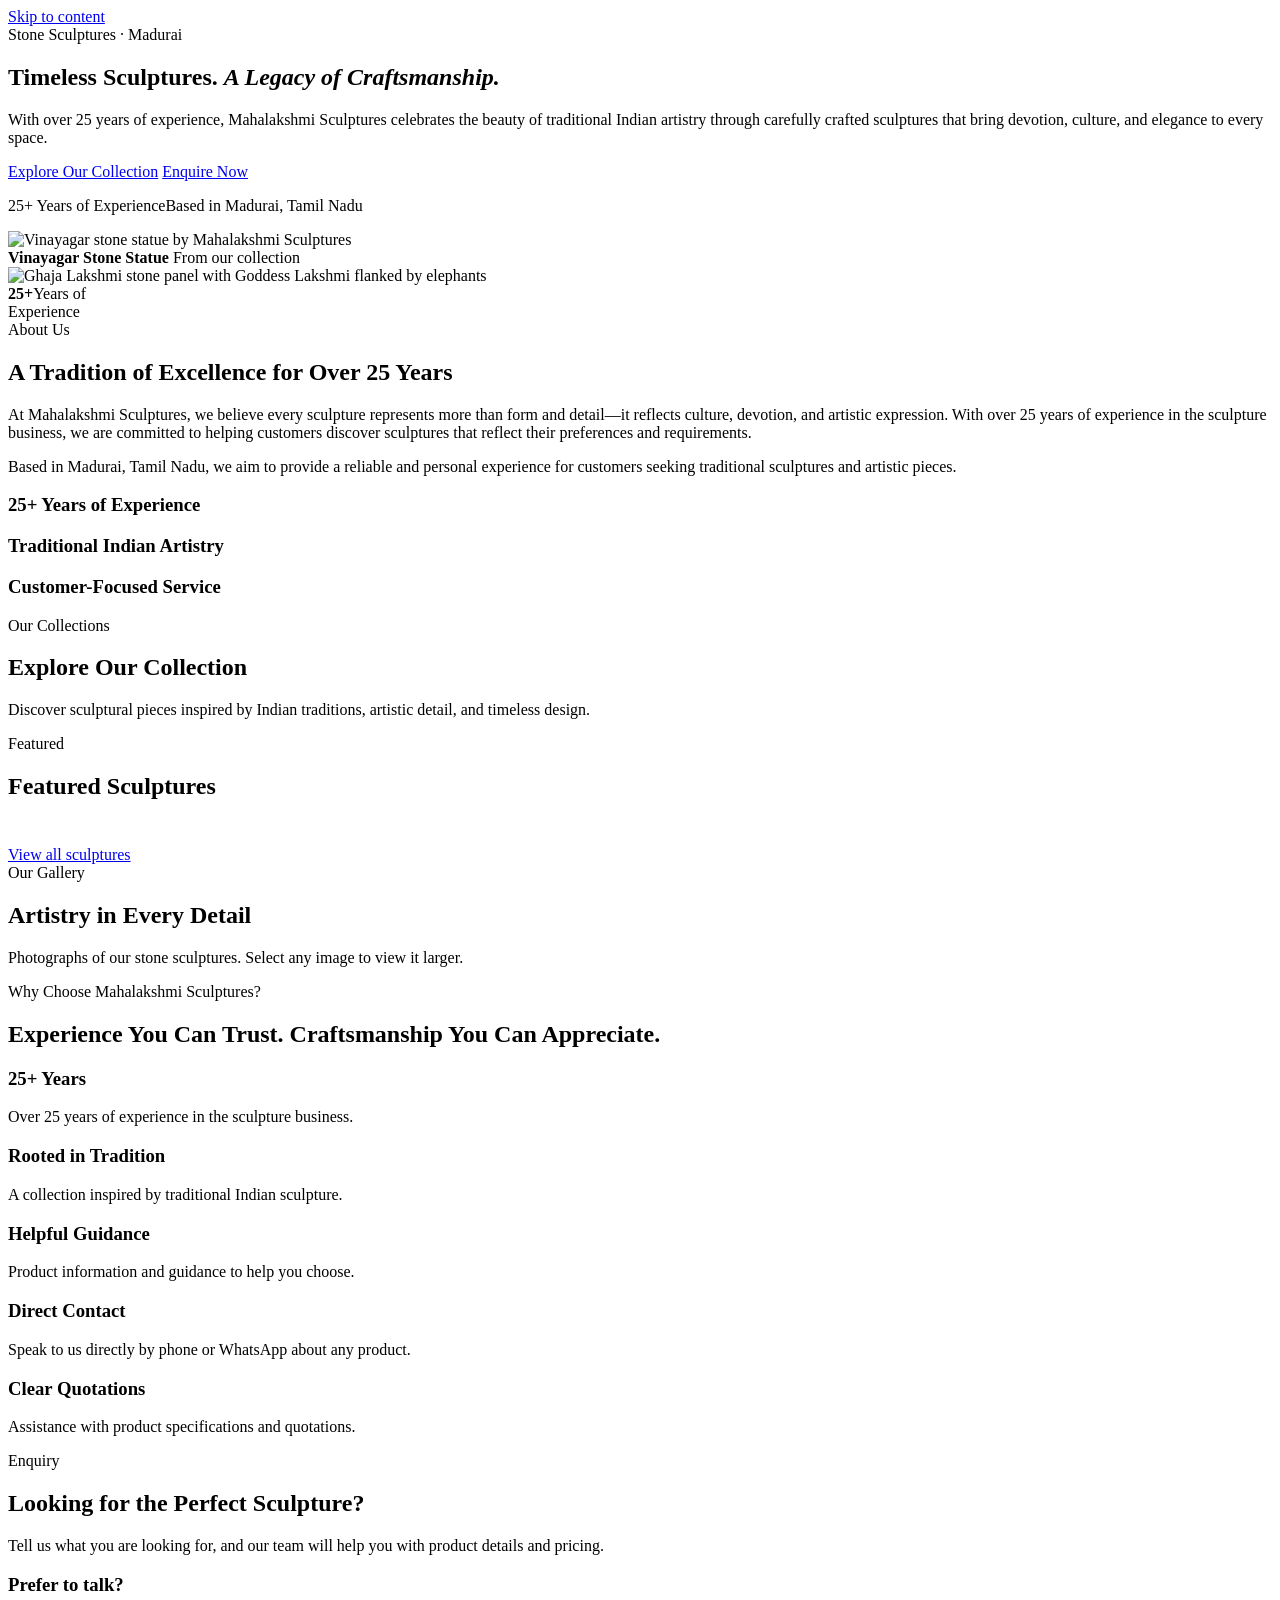
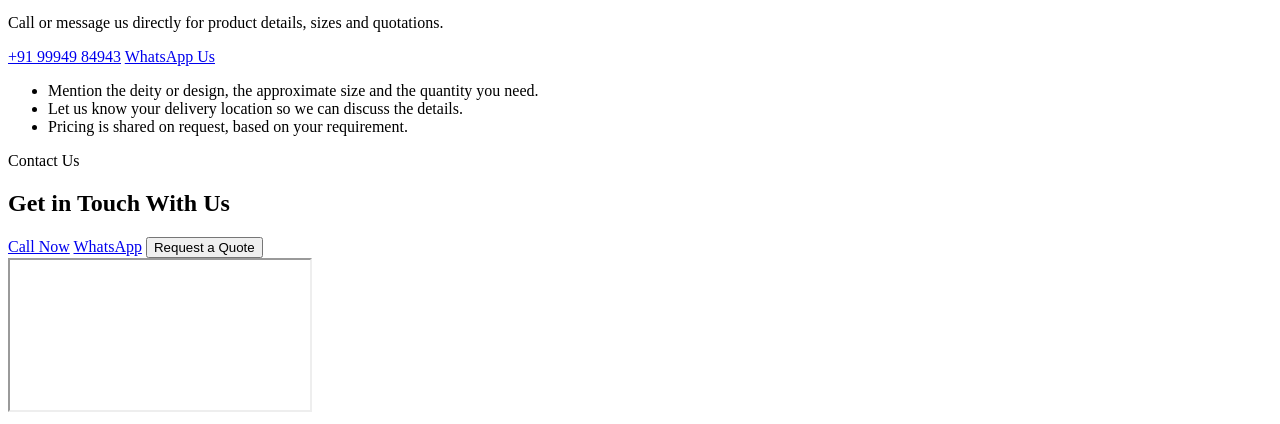
==== index.html @ 084c1a87 "Add files via upload" ====
<!doctype html>
<html lang="en" class="no-js">
<head>
  <meta charset="utf-8">
  <meta name="viewport" content="width=device-width, initial-scale=1">
  <title>Mahalakshmi Sculptures, Madurai | Stone Statues &amp; Temple Sculptures</title>
  <meta name="description" content="Mahalakshmi Sculptures, Madurai — 25+ years in traditional stone sculptures. Vinayagar, Ghaja Lakshmi, Navagraha and Sarpam stone statues. Enquire on WhatsApp for sizes and pricing.">
  <meta name="keywords" content="sculptures in Madurai, religious sculptures in Madurai, stone statues Madurai, temple statues Tamil Nadu, Vinayagar stone statue, Sarpam stone statue, Navagraha statues">
  <meta name="theme-color" content="#6e1f22">
  <!-- TODO: once the domain is live, add <link rel="canonical" href="https://YOUR-DOMAIN/"> and make og:image / og:url absolute -->
  <meta property="og:type" content="website">
  <meta property="og:site_name" content="Mahalakshmi Sculptures">
  <meta property="og:title" content="Mahalakshmi Sculptures, Madurai — Crafting Tradition. Preserving Divine Art.">
  <meta property="og:description" content="25+ years in traditional stone sculptures and temple statues. Based in Madurai, Tamil Nadu.">
  <meta property="og:image" content="assets/images/og-image.jpg">
  <meta property="og:locale" content="en_IN">
  <meta name="twitter:card" content="summary_large_image">
  <link rel="icon" href="assets/images/favicon.svg" type="image/svg+xml">
  <link rel="preconnect" href="https://fonts.googleapis.com">
  <link rel="preconnect" href="https://fonts.gstatic.com" crossorigin>
  <link href="https://fonts.googleapis.com/css2?family=Rajdhani:wght@500;600;700&family=Spline+Sans:wght@300..700&display=swap" rel="stylesheet">
  <link rel="preload" as="image" href="assets/images/products/vinayagar.jpg">
  <link rel="stylesheet" href="css/styles.css">
  <script type="application/ld+json">
  {
    "@context": "https://schema.org",
    "@type": "LocalBusiness",
    "name": "Mahalakshmi Sculptures",
    "description": "Traditional stone sculptures and temple statues in Madurai, Tamil Nadu, with over 25 years of experience.",
    "slogan": "Crafting Tradition. Preserving Divine Art.",
    "image": "assets/images/og-image.jpg",
    "telephone": "+919994984943",
    "address": { "@type": "PostalAddress", "addressLocality": "Madurai", "addressRegion": "Tamil Nadu", "addressCountry": "IN" },
    "areaServed": "India",
    "sameAs": ["https://www.indiamart.com/mahalakshmi-sculptures-madurai/"]
  }
  </script>
</head>
<body data-page="home">
  <a class="skip-link" href="#main">Skip to content</a>
  <header id="site-header"></header>

  <main id="main">
    <!-- ============ HERO ============ -->
    <section class="hero" id="home" aria-labelledby="hero-title">
      <div class="container hero-grid">
        <div class="hero-copy">
          <span class="eyebrow">Stone Sculptures · Madurai</span>
          <h1 id="hero-title">Timeless Sculptures. <em>A Legacy of Craftsmanship.</em></h1>
          <p class="hero-lead">With over 25 years of experience, Mahalakshmi Sculptures celebrates the beauty of traditional Indian artistry through carefully crafted sculptures that bring devotion, culture, and elegance to every space.</p>
          <div class="hero-actions">
            <a class="btn" href="#collections">Explore Our Collection</a>
            <a class="btn btn-outline" href="#enquiry">Enquire Now</a>
          </div>
          <p class="trust-line"><span>25+ Years of Experience</span><span class="dot" aria-hidden="true"></span><span>Based in Madurai, Tamil Nadu</span></p>
        </div>
        <div class="hero-visual">
          <span class="arch-outline" aria-hidden="true"></span>
          <div class="arch-frame reveal-img">
            <img src="assets/images/products/vinayagar.jpg" alt="Vinayagar stone statue by Mahalakshmi Sculptures" width="750" height="1000" fetchpriority="high">
          </div>
          <div class="hero-caption">
            <strong>Vinayagar Stone Statue</strong>
            <span>From our collection</span>
          </div>
        </div>
      </div>
    </section>

    <div class="motif-band" aria-hidden="true"></div>

    <!-- ============ ABOUT ============ -->
    <section id="about" aria-labelledby="about-title">
      <div class="container about-grid">
        <div class="about-media fade-up">
          <div class="frame">
            <img src="assets/images/products/ghaja-lakshmi.jpg" alt="Ghaja Lakshmi stone panel with Goddess Lakshmi flanked by elephants" width="990" height="750" loading="lazy" style="object-position: 50% 50%">
          </div>
          <div class="about-badge" aria-hidden="true"><strong data-bind="years">25+</strong><span>Years of<br>Experience</span></div>
        </div>
        <div class="about-copy fade-up">
          <span class="eyebrow">About Us</span>
          <h2 id="about-title">A Tradition of Excellence for Over 25 Years</h2>
          <p>At Mahalakshmi Sculptures, we believe every sculpture represents more than form and detail—it reflects culture, devotion, and artistic expression. With over 25 years of experience in the sculpture business, we are committed to helping customers discover sculptures that reflect their preferences and requirements.</p>
          <p>Based in Madurai, Tamil Nadu, we aim to provide a reliable and personal experience for customers seeking traditional sculptures and artistic pieces.</p>
          <div class="highlights">
            <div class="highlight"><span class="icon" data-icon="years"></span><h3>25+ Years of Experience</h3></div>
            <div class="highlight"><span class="icon" data-icon="artistry"></span><h3>Traditional Indian Artistry</h3></div>
            <div class="highlight"><span class="icon" data-icon="service"></span><h3>Customer-Focused Service</h3></div>
          </div>
        </div>
      </div>
    </section>

    <!-- ============ COLLECTIONS ============ -->
    <section id="collections" class="section-alt" aria-labelledby="collections-title">
      <div class="container">
        <div class="section-head fade-up">
          <span class="eyebrow">Our Collections</span>
          <h2 id="collections-title">Explore Our Collection</h2>
          <p>Discover sculptural pieces inspired by Indian traditions, artistic detail, and timeless design.</p>
        </div>
        <div class="collection-grid" id="collection-grid"></div>
      </div>
    </section>

    <!-- ============ FEATURED ============ -->
    <section id="featured" aria-labelledby="featured-title">
      <div class="container">
        <div class="section-head fade-up">
          <span class="eyebrow">Featured</span>
          <h2 id="featured-title">Featured Sculptures</h2>
          <div class="ornament" aria-hidden="true"><span data-icon="lotus" style="width:22px;height:22px;display:inline-block"></span></div>
        </div>
        <div class="featured-grid" id="featured-grid"></div>
        <div class="section-foot"><a class="link-arrow" href="collection.html">View all sculptures <span data-icon="arrow"></span></a></div>
      </div>
    </section>

    <!-- ============ GALLERY ============ -->
    <section id="gallery" class="section-alt" aria-labelledby="gallery-title">
      <div class="container">
        <div class="section-head fade-up">
          <span class="eyebrow">Our Gallery</span>
          <h2 id="gallery-title">Artistry in Every Detail</h2>
          <p>Photographs of our stone sculptures. Select any image to view it larger.</p>
        </div>
        <div class="filter-bar" id="gallery-filters" role="group" aria-label="Filter gallery by category"></div>
        <div class="gallery-grid" id="gallery-grid"></div>
        <div class="video-grid" id="video-grid" hidden></div>
      </div>
    </section>

    <!-- ============ WHY CHOOSE US ============ -->
    <section id="why" class="why" aria-labelledby="why-title">
      <div class="container">
        <div class="section-head fade-up">
          <span class="eyebrow">Why Choose Mahalakshmi Sculptures?</span>
          <h2 id="why-title">Experience You Can Trust. Craftsmanship You Can Appreciate.</h2>
        </div>
        <div class="why-grid">
          <div class="why-item fade-up"><span class="icon" data-icon="years"></span><h3>25+ Years</h3><p>Over 25 years of experience in the sculpture business.</p></div>
          <div class="why-item fade-up"><span class="icon" data-icon="artistry"></span><h3>Rooted in Tradition</h3><p>A collection inspired by traditional Indian sculpture.</p></div>
          <div class="why-item fade-up"><span class="icon" data-icon="guide"></span><h3>Helpful Guidance</h3><p>Product information and guidance to help you choose.</p></div>
          <div class="why-item fade-up"><span class="icon" data-icon="phone"></span><h3>Direct Contact</h3><p>Speak to us directly by phone or WhatsApp about any product.</p></div>
          <div class="why-item fade-up"><span class="icon" data-icon="quote"></span><h3>Clear Quotations</h3><p>Assistance with product specifications and quotations.</p></div>
        </div>
      </div>
    </section>

    <!-- ============ ENQUIRY ============ -->
    <section id="enquiry" aria-labelledby="enquiry-title">
      <div class="container">
        <div class="section-head fade-up">
          <span class="eyebrow">Enquiry</span>
          <h2 id="enquiry-title">Looking for the Perfect Sculpture?</h2>
          <p>Tell us what you are looking for, and our team will help you with product details and pricing.</p>
        </div>
        <div class="enquiry-grid">
          <div class="form-card fade-up" id="enquiry-form-holder">
            <noscript><p>Please enable JavaScript to use the enquiry form, or call / WhatsApp us on +91 99949 84943.</p></noscript>
          </div>
          <aside class="enquiry-aside fade-up" aria-label="Contact us directly">
            <div class="aside-card">
              <h3>Prefer to talk?</h3>
              <p>Call or message us directly for product details, sizes and quotations.</p>
              <a class="btn btn-ghost-light" data-bind="phone" href="tel:+919994984943">+91 99949 84943</a>
              <a class="btn btn-wa" data-wa href="https://wa.me/919994984943" target="_blank" rel="noopener"><span data-icon="whatsapp"></span> WhatsApp Us</a>
            </div>
            <ul class="aside-list">
              <li><span data-icon="guide"></span>Mention the deity or design, the approximate size and the quantity you need.</li>
              <li><span data-icon="pin"></span>Let us know your delivery location so we can discuss the details.</li>
              <li><span data-icon="quote"></span>Pricing is shared on request, based on your requirement.</li>
            </ul>
          </aside>
        </div>
      </div>
    </section>

    <!-- ============ CONTACT ============ -->
    <section id="contact" class="section-alt" aria-labelledby="contact-title">
      <div class="container contact-grid">
        <div class="fade-up">
          <span class="eyebrow">Contact Us</span>
          <h2 id="contact-title">Get in Touch With Us</h2>
          <ul class="contact-list" id="contact-list"></ul>
          <div class="contact-actions">
            <a class="btn" href="tel:+919994984943"><span data-icon="phone"></span> Call Now</a>
            <a class="btn btn-wa" data-wa href="https://wa.me/919994984943" target="_blank" rel="noopener"><span data-icon="whatsapp"></span> WhatsApp</a>
            <button type="button" class="btn btn-outline" data-quote>Request a Quote</button>
          </div>
        </div>
        <div class="map-wrap fade-up">
          <iframe id="map-frame" title="Map showing Madurai, Tamil Nadu" loading="lazy" referrerpolicy="no-referrer-when-downgrade"></iframe>
        </div>
      </div>
    </section>
  </main>

  <footer id="site-footer"></footer>

  <script src="js/data.js"></script>
  <script src="js/app.js"></script>
</body>
</html>
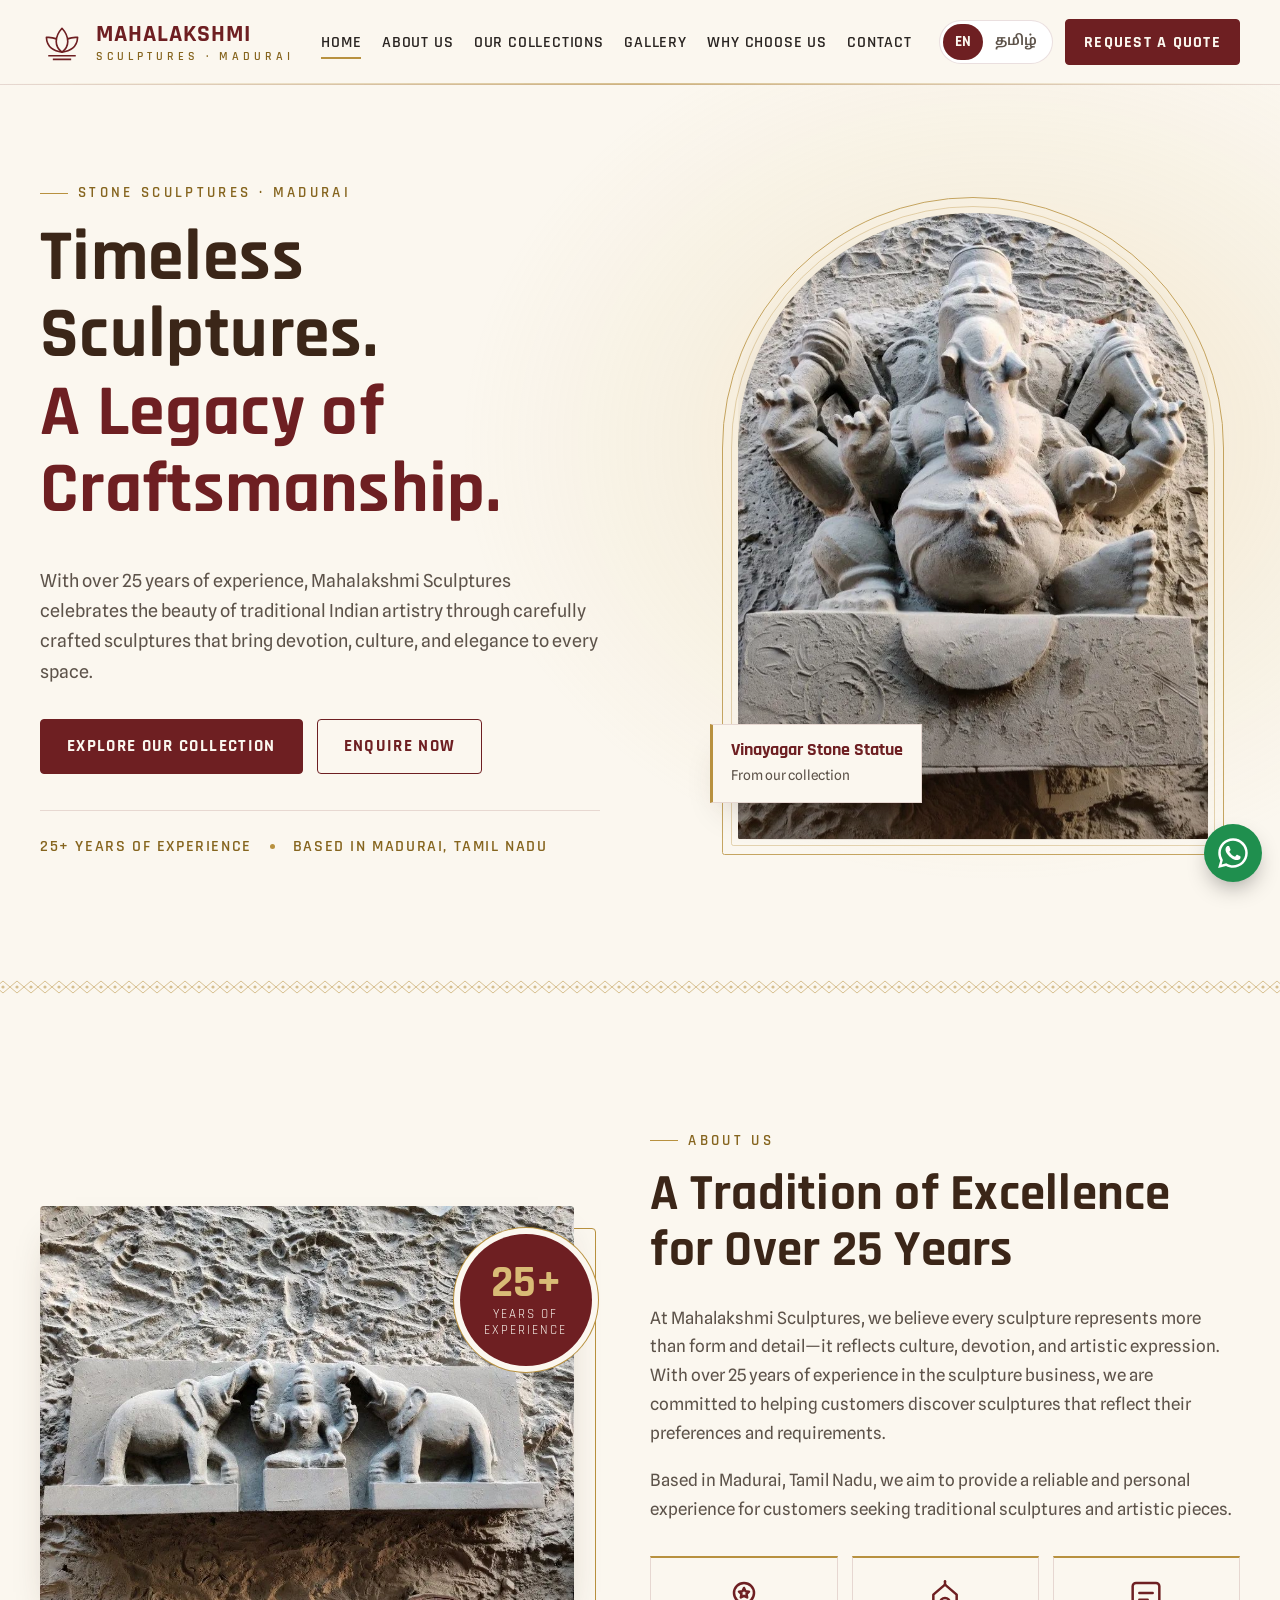
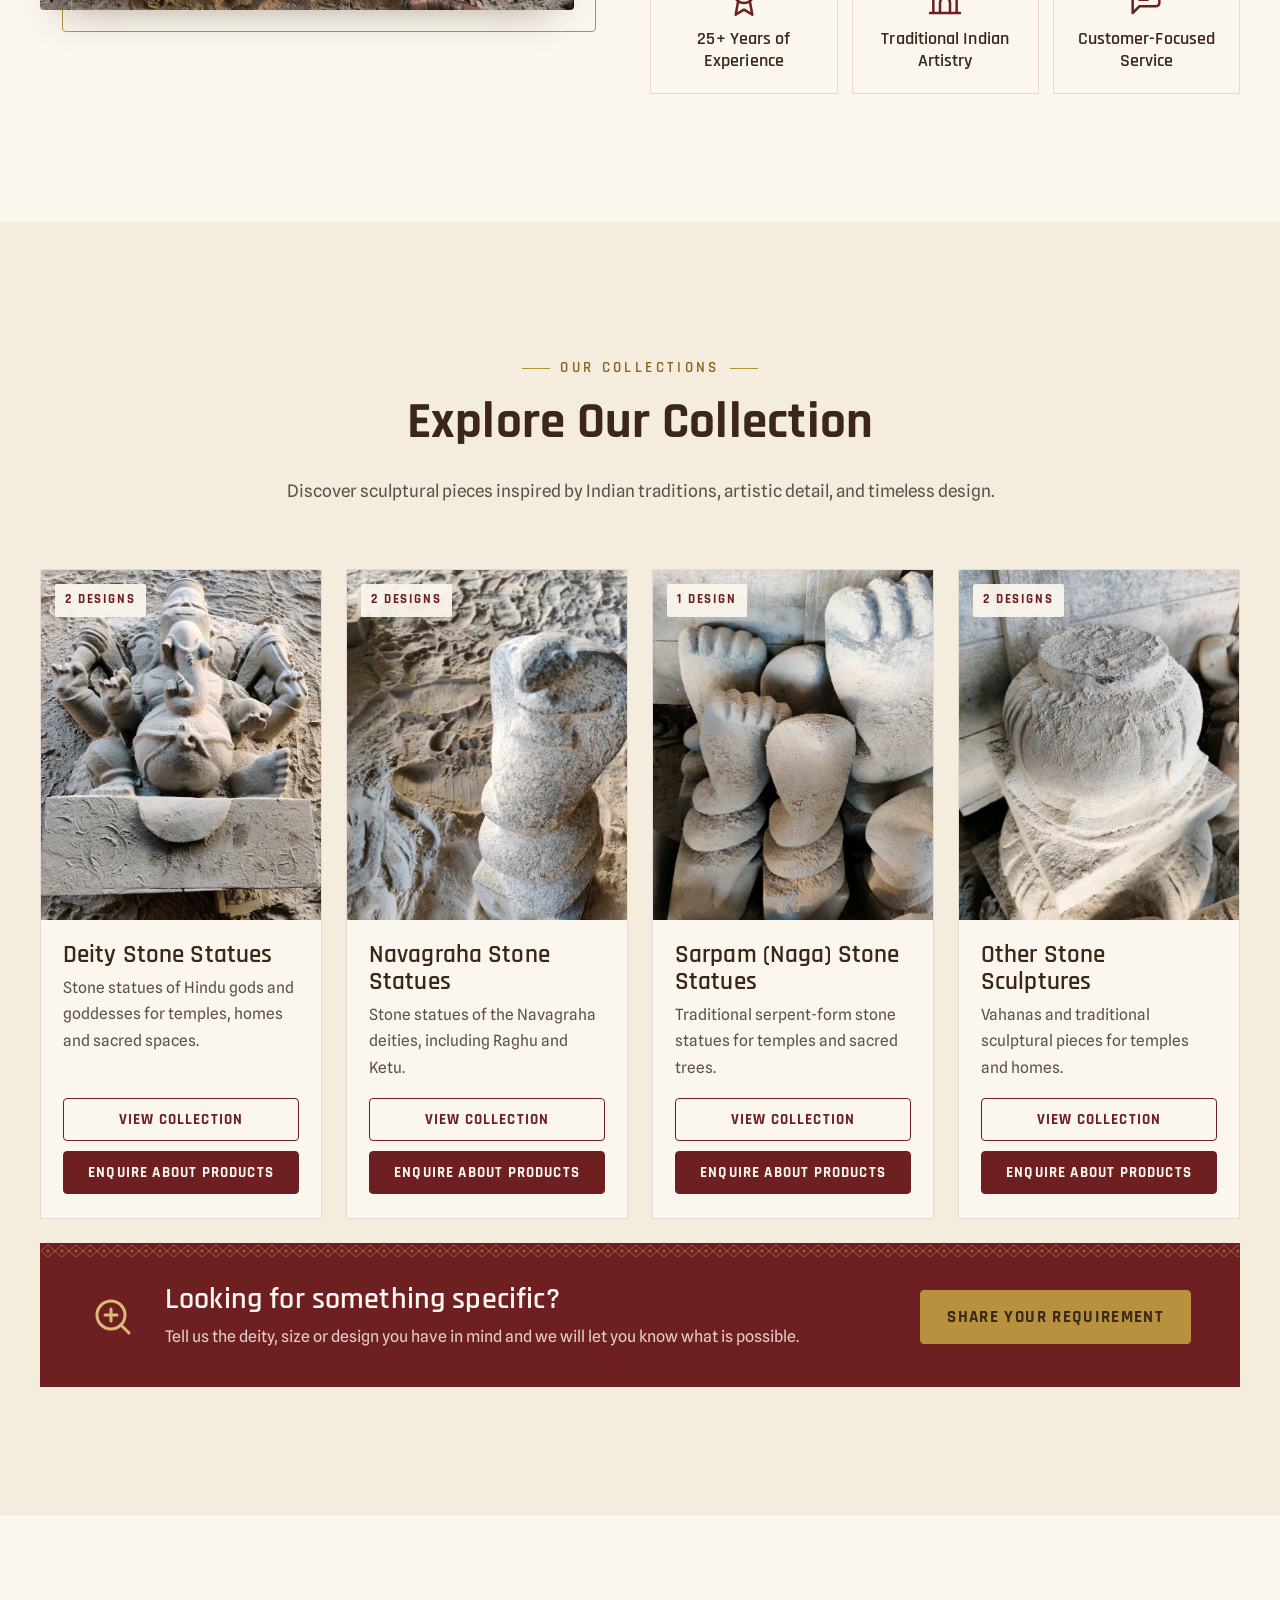
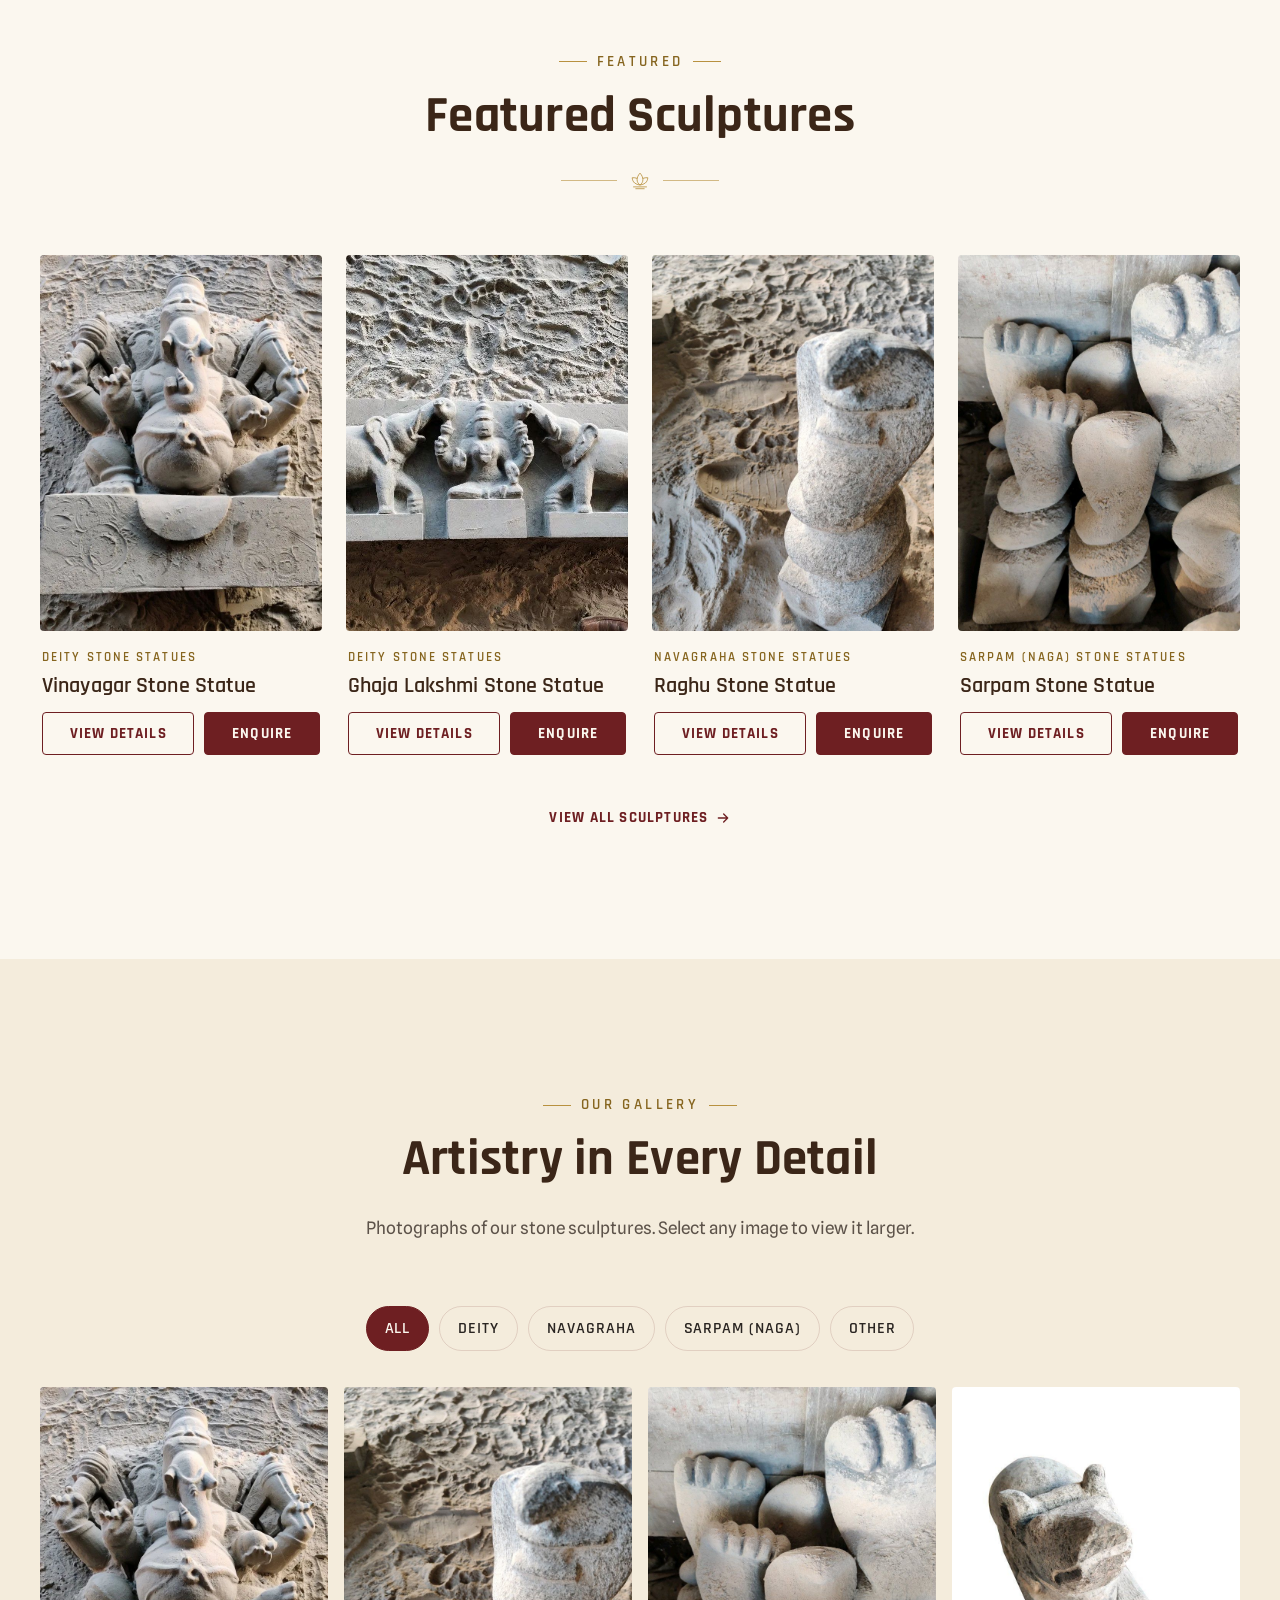
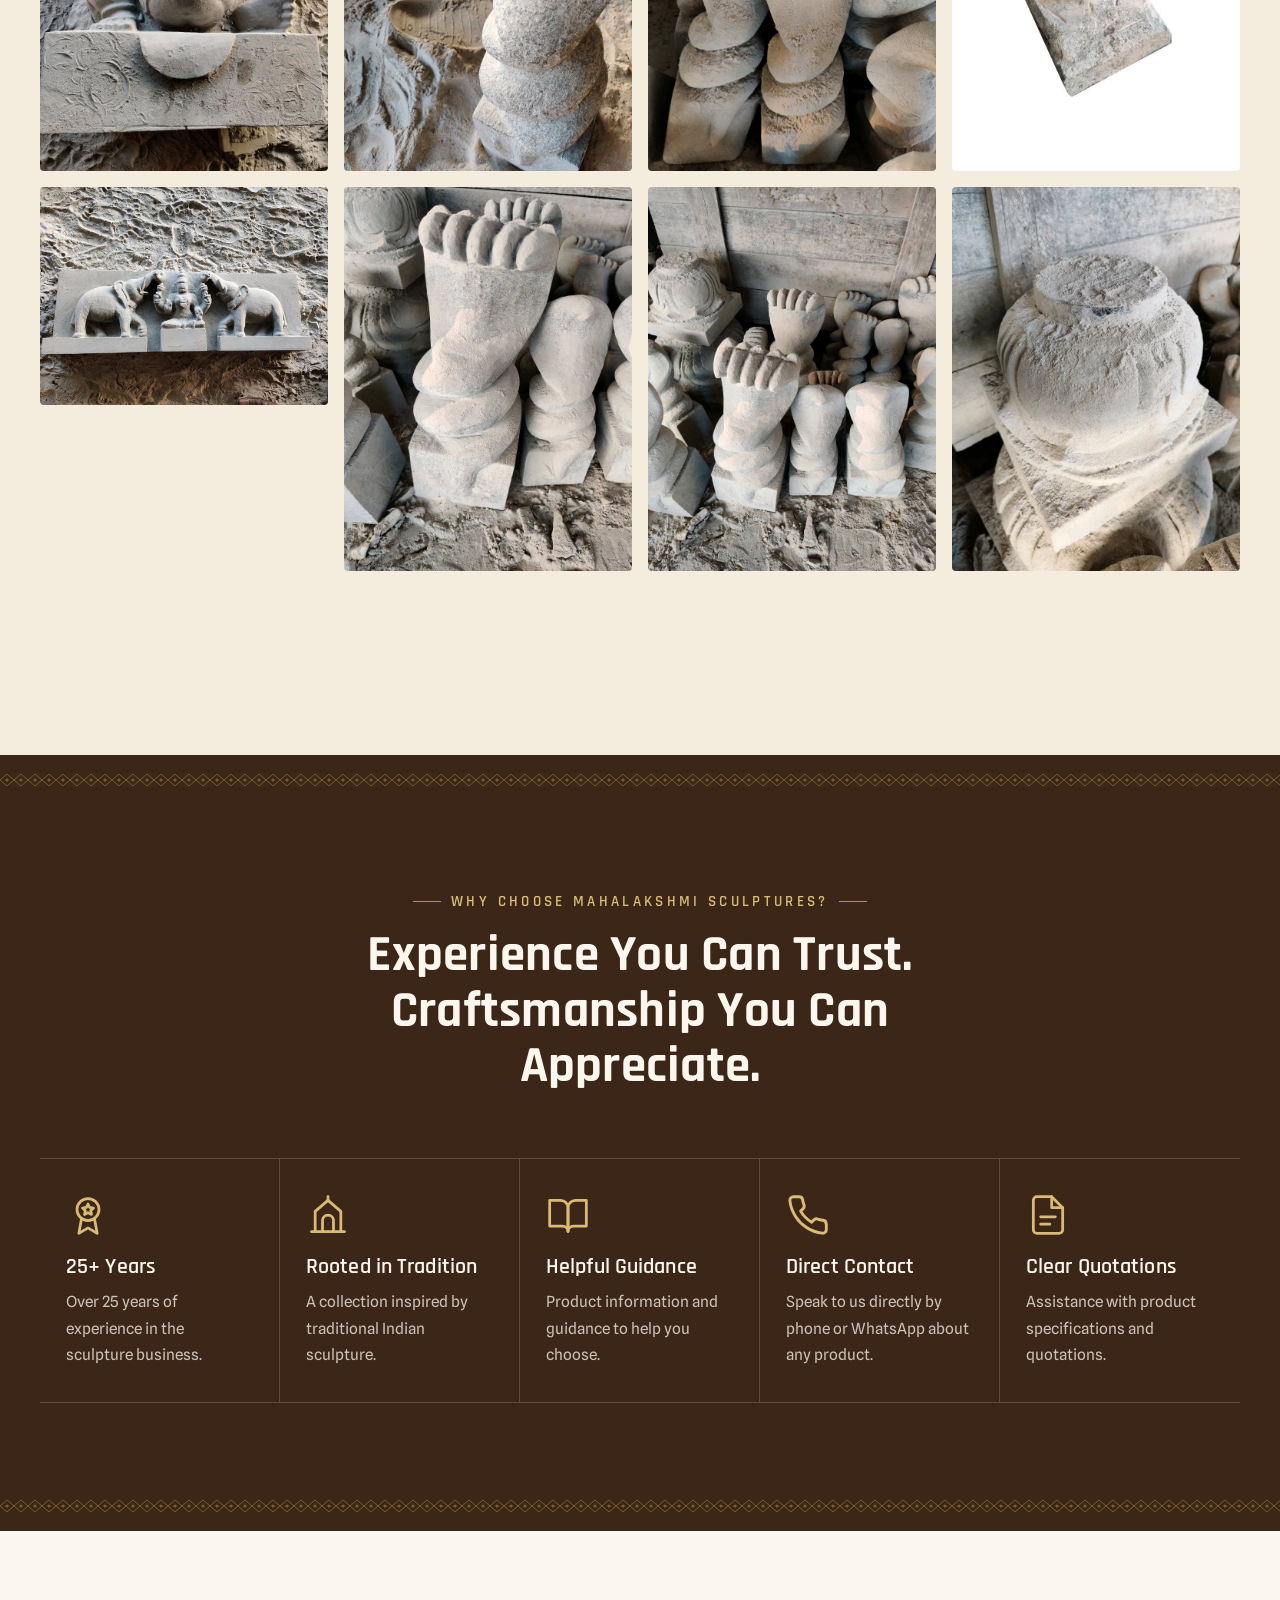
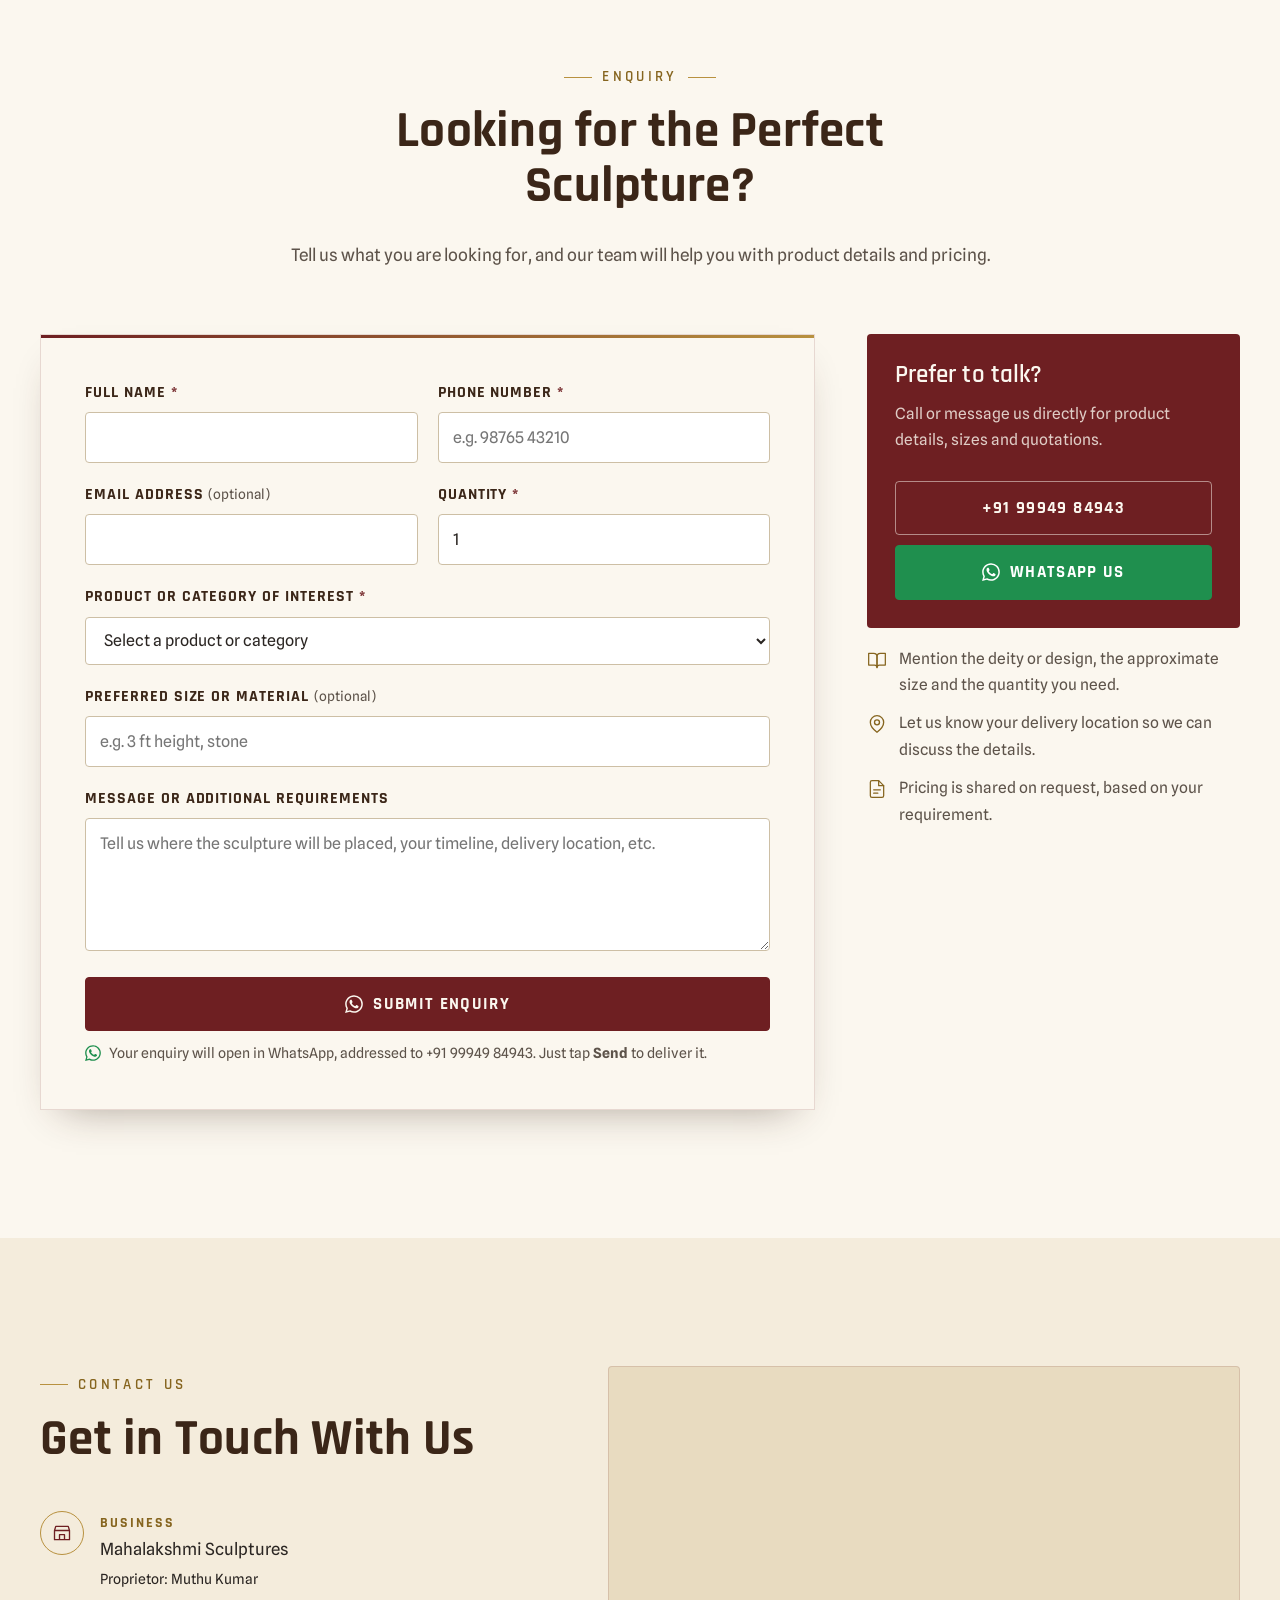
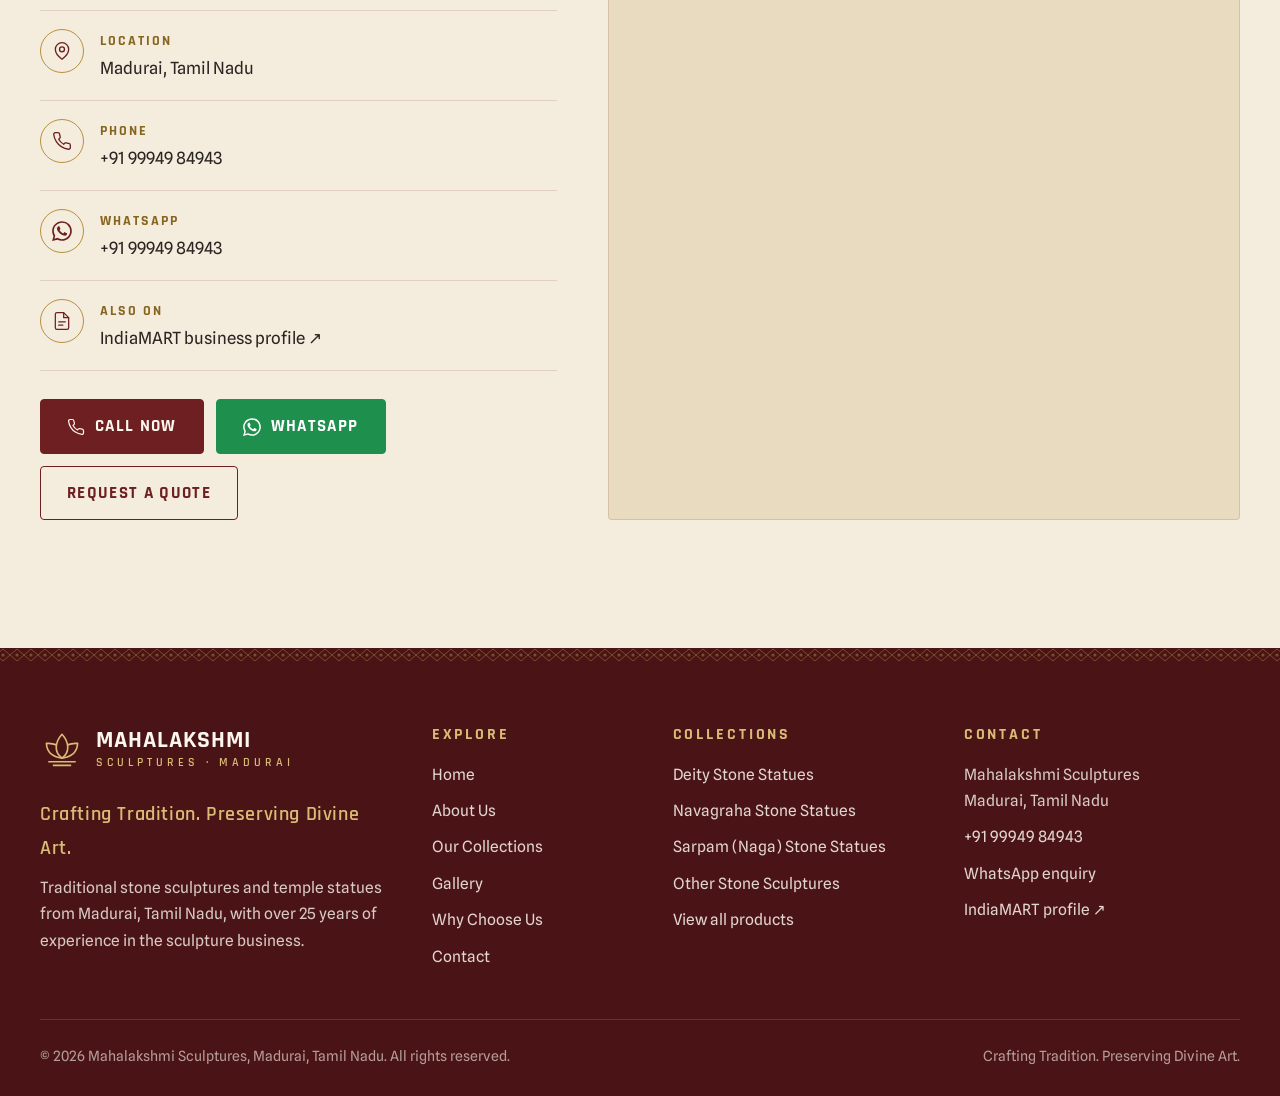
==== commit 7f5a9439: "Add English/Tamil language switch Co-Authored-By: Claude Opus 5.5 <noreply@anthropic.com>" ====
--- a/index.html
+++ b/index.html
@@ -18,7 +18,7 @@
   <link rel="icon" href="assets/images/favicon.svg" type="image/svg+xml">
   <link rel="preconnect" href="https://fonts.googleapis.com">
   <link rel="preconnect" href="https://fonts.gstatic.com" crossorigin>
-  <link href="https://fonts.googleapis.com/css2?family=Rajdhani:wght@500;600;700&family=Spline+Sans:wght@300..700&display=swap" rel="stylesheet">
+  <link href="https://fonts.googleapis.com/css2?family=Rajdhani:wght@500;600;700&family=Spline+Sans:wght@300..700&family=Noto+Sans+Tamil:wght@400;500;600;700&display=swap" rel="stylesheet">
   <link rel="preload" as="image" href="assets/images/products/vinayagar.jpg">
   <link rel="stylesheet" href="css/styles.css">
   <script type="application/ld+json">
@@ -37,7 +37,7 @@
   </script>
 </head>
 <body data-page="home">
-  <a class="skip-link" href="#main">Skip to content</a>
+  <a class="skip-link" href="#main" data-i18n="skip">Skip to content</a>
   <header id="site-header"></header>
 
   <main id="main">
@@ -45,23 +45,23 @@
     <section class="hero" id="home" aria-labelledby="hero-title">
       <div class="container hero-grid">
         <div class="hero-copy">
-          <span class="eyebrow">Stone Sculptures · Madurai</span>
-          <h1 id="hero-title">Timeless Sculptures. <em>A Legacy of Craftsmanship.</em></h1>
-          <p class="hero-lead">With over 25 years of experience, Mahalakshmi Sculptures celebrates the beauty of traditional Indian artistry through carefully crafted sculptures that bring devotion, culture, and elegance to every space.</p>
+          <span class="eyebrow" data-i18n="hero.eyebrow">Stone Sculptures · Madurai</span>
+          <h1 id="hero-title" data-i18n-html="hero.title">Timeless Sculptures. <em>A Legacy of Craftsmanship.</em></h1>
+          <p class="hero-lead" data-i18n="hero.lead">With over 25 years of experience, Mahalakshmi Sculptures celebrates the beauty of traditional Indian artistry through carefully crafted sculptures that bring devotion, culture, and elegance to every space.</p>
           <div class="hero-actions">
-            <a class="btn" href="#collections">Explore Our Collection</a>
-            <a class="btn btn-outline" href="#enquiry">Enquire Now</a>
-          </div>
-          <p class="trust-line"><span>25+ Years of Experience</span><span class="dot" aria-hidden="true"></span><span>Based in Madurai, Tamil Nadu</span></p>
+            <a class="btn" href="#collections" data-i18n="hero.explore">Explore Our Collection</a>
+            <a class="btn btn-outline" href="#enquiry" data-i18n="hero.enquire">Enquire Now</a>
+          </div>
+          <p class="trust-line"><span data-i18n="hero.trust1">25+ Years of Experience</span><span class="dot" aria-hidden="true"></span><span data-i18n="hero.trust2">Based in Madurai, Tamil Nadu</span></p>
         </div>
         <div class="hero-visual">
           <span class="arch-outline" aria-hidden="true"></span>
           <div class="arch-frame reveal-img">
-            <img src="assets/images/products/vinayagar.jpg" alt="Vinayagar stone statue by Mahalakshmi Sculptures" width="750" height="1000" fetchpriority="high">
+            <img src="assets/images/products/vinayagar.jpg" alt="Vinayagar stone statue by Mahalakshmi Sculptures" data-i18n-alt="hero.alt" width="750" height="1000" fetchpriority="high">
           </div>
           <div class="hero-caption">
-            <strong>Vinayagar Stone Statue</strong>
-            <span>From our collection</span>
+            <strong data-i18n="hero.capTitle">Vinayagar Stone Statue</strong>
+            <span data-i18n="hero.capSub">From our collection</span>
           </div>
         </div>
       </div>
@@ -74,19 +74,19 @@
       <div class="container about-grid">
         <div class="about-media fade-up">
           <div class="frame">
-            <img src="assets/images/products/ghaja-lakshmi.jpg" alt="Ghaja Lakshmi stone panel with Goddess Lakshmi flanked by elephants" width="990" height="750" loading="lazy" style="object-position: 50% 50%">
-          </div>
-          <div class="about-badge" aria-hidden="true"><strong data-bind="years">25+</strong><span>Years of<br>Experience</span></div>
+            <img src="assets/images/products/ghaja-lakshmi.jpg" alt="Ghaja Lakshmi stone panel with Goddess Lakshmi flanked by elephants" data-i18n-alt="about.alt" width="990" height="750" loading="lazy" style="object-position: 50% 50%">
+          </div>
+          <div class="about-badge" aria-hidden="true"><strong data-bind="years">25+</strong><span data-i18n-html="about.badge">Years of<br>Experience</span></div>
         </div>
         <div class="about-copy fade-up">
-          <span class="eyebrow">About Us</span>
-          <h2 id="about-title">A Tradition of Excellence for Over 25 Years</h2>
-          <p>At Mahalakshmi Sculptures, we believe every sculpture represents more than form and detail—it reflects culture, devotion, and artistic expression. With over 25 years of experience in the sculpture business, we are committed to helping customers discover sculptures that reflect their preferences and requirements.</p>
-          <p>Based in Madurai, Tamil Nadu, we aim to provide a reliable and personal experience for customers seeking traditional sculptures and artistic pieces.</p>
+          <span class="eyebrow" data-i18n="about.eyebrow">About Us</span>
+          <h2 id="about-title" data-i18n="about.title">A Tradition of Excellence for Over 25 Years</h2>
+          <p data-i18n="about.p1">At Mahalakshmi Sculptures, we believe every sculpture represents more than form and detail—it reflects culture, devotion, and artistic expression. With over 25 years of experience in the sculpture business, we are committed to helping customers discover sculptures that reflect their preferences and requirements.</p>
+          <p data-i18n="about.p2">Based in Madurai, Tamil Nadu, we aim to provide a reliable and personal experience for customers seeking traditional sculptures and artistic pieces.</p>
           <div class="highlights">
-            <div class="highlight"><span class="icon" data-icon="years"></span><h3>25+ Years of Experience</h3></div>
-            <div class="highlight"><span class="icon" data-icon="artistry"></span><h3>Traditional Indian Artistry</h3></div>
-            <div class="highlight"><span class="icon" data-icon="service"></span><h3>Customer-Focused Service</h3></div>
+            <div class="highlight"><span class="icon" data-icon="years"></span><h3 data-i18n="about.h1">25+ Years of Experience</h3></div>
+            <div class="highlight"><span class="icon" data-icon="artistry"></span><h3 data-i18n="about.h2">Traditional Indian Artistry</h3></div>
+            <div class="highlight"><span class="icon" data-icon="service"></span><h3 data-i18n="about.h3">Customer-Focused Service</h3></div>
           </div>
         </div>
       </div>
@@ -96,9 +96,9 @@
     <section id="collections" class="section-alt" aria-labelledby="collections-title">
       <div class="container">
         <div class="section-head fade-up">
-          <span class="eyebrow">Our Collections</span>
-          <h2 id="collections-title">Explore Our Collection</h2>
-          <p>Discover sculptural pieces inspired by Indian traditions, artistic detail, and timeless design.</p>
+          <span class="eyebrow" data-i18n="col.eyebrow">Our Collections</span>
+          <h2 id="collections-title" data-i18n="col.title">Explore Our Collection</h2>
+          <p data-i18n="col.sub">Discover sculptural pieces inspired by Indian traditions, artistic detail, and timeless design.</p>
         </div>
         <div class="collection-grid" id="collection-grid"></div>
       </div>
@@ -108,12 +108,12 @@
     <section id="featured" aria-labelledby="featured-title">
       <div class="container">
         <div class="section-head fade-up">
-          <span class="eyebrow">Featured</span>
-          <h2 id="featured-title">Featured Sculptures</h2>
+          <span class="eyebrow" data-i18n="feat.eyebrow">Featured</span>
+          <h2 id="featured-title" data-i18n="feat.title">Featured Sculptures</h2>
           <div class="ornament" aria-hidden="true"><span data-icon="lotus" style="width:22px;height:22px;display:inline-block"></span></div>
         </div>
         <div class="featured-grid" id="featured-grid"></div>
-        <div class="section-foot"><a class="link-arrow" href="collection.html">View all sculptures <span data-icon="arrow"></span></a></div>
+        <div class="section-foot"><a class="link-arrow" href="collection.html"><span data-i18n="feat.viewAll">View all sculptures</span> <span data-icon="arrow"></span></a></div>
       </div>
     </section>
 
@@ -121,9 +121,9 @@
     <section id="gallery" class="section-alt" aria-labelledby="gallery-title">
       <div class="container">
         <div class="section-head fade-up">
-          <span class="eyebrow">Our Gallery</span>
-          <h2 id="gallery-title">Artistry in Every Detail</h2>
-          <p>Photographs of our stone sculptures. Select any image to view it larger.</p>
+          <span class="eyebrow" data-i18n="gal.eyebrow">Our Gallery</span>
+          <h2 id="gallery-title" data-i18n="gal.title">Artistry in Every Detail</h2>
+          <p data-i18n="gal.sub">Photographs of our stone sculptures. Select any image to view it larger.</p>
         </div>
         <div class="filter-bar" id="gallery-filters" role="group" aria-label="Filter gallery by category"></div>
         <div class="gallery-grid" id="gallery-grid"></div>
@@ -135,15 +135,15 @@
     <section id="why" class="why" aria-labelledby="why-title">
       <div class="container">
         <div class="section-head fade-up">
-          <span class="eyebrow">Why Choose Mahalakshmi Sculptures?</span>
-          <h2 id="why-title">Experience You Can Trust. Craftsmanship You Can Appreciate.</h2>
+          <span class="eyebrow" data-i18n="why.eyebrow">Why Choose Mahalakshmi Sculptures?</span>
+          <h2 id="why-title" data-i18n="why.title">Experience You Can Trust. Craftsmanship You Can Appreciate.</h2>
         </div>
         <div class="why-grid">
-          <div class="why-item fade-up"><span class="icon" data-icon="years"></span><h3>25+ Years</h3><p>Over 25 years of experience in the sculpture business.</p></div>
-          <div class="why-item fade-up"><span class="icon" data-icon="artistry"></span><h3>Rooted in Tradition</h3><p>A collection inspired by traditional Indian sculpture.</p></div>
-          <div class="why-item fade-up"><span class="icon" data-icon="guide"></span><h3>Helpful Guidance</h3><p>Product information and guidance to help you choose.</p></div>
-          <div class="why-item fade-up"><span class="icon" data-icon="phone"></span><h3>Direct Contact</h3><p>Speak to us directly by phone or WhatsApp about any product.</p></div>
-          <div class="why-item fade-up"><span class="icon" data-icon="quote"></span><h3>Clear Quotations</h3><p>Assistance with product specifications and quotations.</p></div>
+          <div class="why-item fade-up"><span class="icon" data-icon="years"></span><h3 data-i18n="why.1t">25+ Years</h3><p data-i18n="why.1p">Over 25 years of experience in the sculpture business.</p></div>
+          <div class="why-item fade-up"><span class="icon" data-icon="artistry"></span><h3 data-i18n="why.2t">Rooted in Tradition</h3><p data-i18n="why.2p">A collection inspired by traditional Indian sculpture.</p></div>
+          <div class="why-item fade-up"><span class="icon" data-icon="guide"></span><h3 data-i18n="why.3t">Helpful Guidance</h3><p data-i18n="why.3p">Product information and guidance to help you choose.</p></div>
+          <div class="why-item fade-up"><span class="icon" data-icon="phone"></span><h3 data-i18n="why.4t">Direct Contact</h3><p data-i18n="why.4p">Speak to us directly by phone or WhatsApp about any product.</p></div>
+          <div class="why-item fade-up"><span class="icon" data-icon="quote"></span><h3 data-i18n="why.5t">Clear Quotations</h3><p data-i18n="why.5p">Assistance with product specifications and quotations.</p></div>
         </div>
       </div>
     </section>
@@ -152,25 +152,25 @@
     <section id="enquiry" aria-labelledby="enquiry-title">
       <div class="container">
         <div class="section-head fade-up">
-          <span class="eyebrow">Enquiry</span>
-          <h2 id="enquiry-title">Looking for the Perfect Sculpture?</h2>
-          <p>Tell us what you are looking for, and our team will help you with product details and pricing.</p>
+          <span class="eyebrow" data-i18n="enq.eyebrow">Enquiry</span>
+          <h2 id="enquiry-title" data-i18n="enq.title">Looking for the Perfect Sculpture?</h2>
+          <p data-i18n="enq.sub">Tell us what you are looking for, and our team will help you with product details and pricing.</p>
         </div>
         <div class="enquiry-grid">
           <div class="form-card fade-up" id="enquiry-form-holder">
             <noscript><p>Please enable JavaScript to use the enquiry form, or call / WhatsApp us on +91 99949 84943.</p></noscript>
           </div>
-          <aside class="enquiry-aside fade-up" aria-label="Contact us directly">
+          <aside class="enquiry-aside fade-up" aria-label="Contact us directly" data-i18n-aria="aside.label">
             <div class="aside-card">
-              <h3>Prefer to talk?</h3>
-              <p>Call or message us directly for product details, sizes and quotations.</p>
+              <h3 data-i18n="aside.title">Prefer to talk?</h3>
+              <p data-i18n="aside.text">Call or message us directly for product details, sizes and quotations.</p>
               <a class="btn btn-ghost-light" data-bind="phone" href="tel:+919994984943">+91 99949 84943</a>
-              <a class="btn btn-wa" data-wa href="https://wa.me/919994984943" target="_blank" rel="noopener"><span data-icon="whatsapp"></span> WhatsApp Us</a>
+              <a class="btn btn-wa" data-wa href="https://wa.me/919994984943" target="_blank" rel="noopener"><span data-icon="whatsapp"></span> <span data-i18n="cta.waUs">WhatsApp Us</span></a>
             </div>
             <ul class="aside-list">
-              <li><span data-icon="guide"></span>Mention the deity or design, the approximate size and the quantity you need.</li>
-              <li><span data-icon="pin"></span>Let us know your delivery location so we can discuss the details.</li>
-              <li><span data-icon="quote"></span>Pricing is shared on request, based on your requirement.</li>
+              <li><span data-icon="guide"></span><span data-i18n="aside.l1">Mention the deity or design, the approximate size and the quantity you need.</span></li>
+              <li><span data-icon="pin"></span><span data-i18n="aside.l2">Let us know your delivery location so we can discuss the details.</span></li>
+              <li><span data-icon="quote"></span><span data-i18n="aside.l3">Pricing is shared on request, based on your requirement.</span></li>
             </ul>
           </aside>
         </div>
@@ -181,13 +181,13 @@
     <section id="contact" class="section-alt" aria-labelledby="contact-title">
       <div class="container contact-grid">
         <div class="fade-up">
-          <span class="eyebrow">Contact Us</span>
-          <h2 id="contact-title">Get in Touch With Us</h2>
+          <span class="eyebrow" data-i18n="contact.eyebrow">Contact Us</span>
+          <h2 id="contact-title" data-i18n="contact.title">Get in Touch With Us</h2>
           <ul class="contact-list" id="contact-list"></ul>
           <div class="contact-actions">
-            <a class="btn" href="tel:+919994984943"><span data-icon="phone"></span> Call Now</a>
-            <a class="btn btn-wa" data-wa href="https://wa.me/919994984943" target="_blank" rel="noopener"><span data-icon="whatsapp"></span> WhatsApp</a>
-            <button type="button" class="btn btn-outline" data-quote>Request a Quote</button>
+            <a class="btn" href="tel:+919994984943"><span data-icon="phone"></span> <span data-i18n="cta.call">Call Now</span></a>
+            <a class="btn btn-wa" data-wa href="https://wa.me/919994984943" target="_blank" rel="noopener"><span data-icon="whatsapp"></span> <span data-i18n="cta.wa">WhatsApp</span></a>
+            <button type="button" class="btn btn-outline" data-quote data-i18n="cta.quote">Request a Quote</button>
           </div>
         </div>
         <div class="map-wrap fade-up">
@@ -200,6 +200,7 @@
   <footer id="site-footer"></footer>
 
   <script src="js/data.js"></script>
+  <script src="js/i18n.js"></script>
   <script src="js/app.js"></script>
 </body>
 </html>
--- a/css/styles.css
+++ b/css/styles.css
@@ -0,0 +1,601 @@
+/* =====================================================================
+   Mahalakshmi Sculptures — styles
+   Fonts: Rajdhani (headings) + Spline Sans (body), as used on moksafitness.com
+   ===================================================================== */
+
+:root {
+  --ivory: #fbf7ef;
+  --cream: #f4ecdc;
+  --sand: #e8dbc0;
+  --gold: #b8913f;
+  --gold-light: #d9bb76;
+  --gold-text: #86651f;        /* AA contrast on ivory */
+  --maroon: #6e1f22;
+  --maroon-deep: #4a1416;
+  --brown: #3b2618;
+  --charcoal: #2a2522;
+  --muted: #5d534a;
+  --line: rgba(110, 31, 34, 0.14);
+  --white: #fff;
+  --wa: #1f8f4e;
+
+  --font-head: "Rajdhani", "Noto Sans Tamil", "Segoe UI", sans-serif;
+  --font-body: "Spline Sans", "Noto Sans Tamil", "Segoe UI", system-ui, sans-serif;
+
+  --radius: 4px;
+  --shadow: 0 18px 40px -22px rgba(59, 38, 24, 0.45);
+  --container: 1200px;
+  --header-h: 84px;
+  --ease: cubic-bezier(0.22, 0.61, 0.36, 1);
+
+  /* Temple-border band (diamond & dot kolam motif) */
+  --motif: url("data:image/svg+xml,%3Csvg xmlns='http://www.w3.org/2000/svg' width='28' height='14' viewBox='0 0 28 14'%3E%3Cpath d='M0 7 L7 1 L14 7 L7 13 Z M14 7 L21 1 L28 7 L21 13 Z' fill='none' stroke='%23b8913f' stroke-width='1'/%3E%3Ccircle cx='7' cy='7' r='1.6' fill='%23b8913f'/%3E%3Ccircle cx='21' cy='7' r='1.6' fill='%23b8913f'/%3E%3C/svg%3E");
+}
+
+*, *::before, *::after { box-sizing: border-box; }
+
+html { scroll-behavior: smooth; scroll-padding-top: calc(var(--header-h) + 8px); -webkit-text-size-adjust: 100%; }
+
+body {
+  margin: 0;
+  font-family: var(--font-body);
+  font-size: 1rem;
+  line-height: 1.7;
+  color: var(--charcoal);
+  background: var(--ivory);
+  -webkit-font-smoothing: antialiased;
+  overflow-x: hidden;
+}
+
+img { max-width: 100%; display: block; height: auto; }
+a { color: var(--maroon); }
+a:hover { color: var(--maroon-deep); }
+button, input, select, textarea { font: inherit; color: inherit; }
+
+h1, h2, h3, h4 {
+  font-family: var(--font-head);
+  font-weight: 700;
+  line-height: 1.08;
+  color: var(--brown);
+  margin: 0 0 0.5em;
+  letter-spacing: 0.005em;
+}
+h1 { font-size: clamp(2.6rem, 5.6vw, 4.6rem); }
+h2 { font-size: clamp(2.1rem, 4vw, 3.2rem); }
+h3 { font-size: 1.55rem; font-weight: 600; }
+p { margin: 0 0 1.1em; }
+
+:focus-visible { outline: 3px solid var(--gold); outline-offset: 3px; border-radius: 2px; }
+
+.sr-only {
+  position: absolute !important; width: 1px; height: 1px; padding: 0; margin: -1px;
+  overflow: hidden; clip: rect(0 0 0 0); white-space: nowrap; border: 0;
+}
+.skip-link {
+  position: absolute; left: 12px; top: -60px; z-index: 200;
+  background: var(--maroon); color: var(--ivory); padding: 10px 16px; border-radius: var(--radius);
+}
+.skip-link:focus { top: 12px; color: var(--ivory); }
+
+.container { width: min(var(--container), 100% - 32px); margin-inline: auto; }
+
+section { padding: clamp(72px, 10vw, 128px) 0; position: relative; }
+.section-alt { background: var(--cream); }
+
+/* ---------- Section headings ---------- */
+.eyebrow {
+  display: inline-flex; align-items: center; gap: 10px;
+  font-family: var(--font-head); font-weight: 600; font-size: 0.95rem;
+  letter-spacing: 0.22em; text-transform: uppercase; color: var(--gold-text);
+  margin-bottom: 14px;
+}
+.eyebrow::before { content: ""; width: 28px; height: 1px; background: var(--gold); }
+
+.section-head { max-width: 720px; margin: 0 auto clamp(40px, 6vw, 64px); text-align: center; }
+.section-head .eyebrow::after { content: ""; width: 28px; height: 1px; background: var(--gold); }
+.section-head p { color: var(--muted); font-size: 1.075rem; }
+
+.ornament { display: flex; align-items: center; justify-content: center; gap: 12px; color: var(--gold); margin: 18px 0 0; }
+.ornament::before, .ornament::after { content: ""; height: 1px; width: 56px; background: currentColor; opacity: 0.6; }
+.ornament svg { width: 22px; height: 22px; }
+
+.motif-band { height: 14px; background: var(--motif) repeat-x center; opacity: 0.55; }
+
+/* ---------- Buttons ---------- */
+.btn {
+  --bg: var(--maroon); --fg: var(--ivory); --bd: var(--maroon);
+  display: inline-flex; align-items: center; justify-content: center; gap: 10px;
+  min-height: 48px; padding: 12px 26px;
+  font-family: var(--font-head); font-weight: 700; font-size: 1.05rem;
+  letter-spacing: 0.08em; text-transform: uppercase; text-decoration: none;
+  background: var(--bg); color: var(--fg); border: 1.5px solid var(--bd); border-radius: var(--radius);
+  cursor: pointer; transition: background 0.25s var(--ease), color 0.25s var(--ease), border-color 0.25s var(--ease), transform 0.25s var(--ease);
+}
+.btn:hover { --bg: var(--maroon-deep); --bd: var(--maroon-deep); color: var(--fg); transform: translateY(-1px); }
+.btn svg { width: 18px; height: 18px; flex: none; }
+.btn-outline { --bg: transparent; --fg: var(--maroon); --bd: var(--maroon); }
+.btn-outline:hover { --bg: var(--maroon); --fg: var(--ivory); --bd: var(--maroon); }
+.btn-gold { --bg: var(--gold); --fg: var(--brown); --bd: var(--gold); }
+.btn-gold:hover { --bg: var(--gold-light); --bd: var(--gold-light); --fg: var(--brown); }
+.btn-wa { --bg: var(--wa); --fg: #fff; --bd: var(--wa); }
+.btn-wa:hover { --bg: #187440; --bd: #187440; --fg: #fff; }
+.btn-ghost-light { --bg: transparent; --fg: var(--ivory); --bd: rgba(251, 247, 239, 0.5); }
+.btn-ghost-light:hover { --bg: var(--ivory); --fg: var(--maroon); --bd: var(--ivory); }
+.btn-sm { min-height: 40px; padding: 8px 16px; font-size: 0.92rem; }
+.btn-block { width: 100%; }
+
+.link-arrow {
+  display: inline-flex; align-items: center; gap: 6px; font-family: var(--font-head); font-weight: 700;
+  letter-spacing: 0.08em; text-transform: uppercase; font-size: 0.95rem; text-decoration: none; color: var(--maroon);
+}
+.link-arrow svg { width: 16px; height: 16px; transition: transform 0.25s var(--ease); }
+.link-arrow:hover svg { transform: translateX(3px); }
+
+/* ---------- Header ---------- */
+.site-header {
+  position: sticky; top: 0; z-index: 100;
+  background: rgba(251, 247, 239, 0.96);
+  border-bottom: 1px solid var(--line);
+  transition: box-shadow 0.3s var(--ease), background 0.3s var(--ease);
+}
+.site-header::after { content: ""; position: absolute; left: 0; right: 0; bottom: -1px; height: 2px; background: linear-gradient(90deg, transparent, var(--gold), transparent); opacity: 0.55; }
+.site-header.is-scrolled { box-shadow: 0 10px 30px -18px rgba(59, 38, 24, 0.5); background: rgba(251, 247, 239, 0.985); }
+@supports (backdrop-filter: blur(8px)) { .site-header { backdrop-filter: blur(8px); } }
+
+.header-inner { display: flex; align-items: center; justify-content: space-between; gap: 20px; height: var(--header-h); transition: height 0.3s var(--ease); }
+.site-header.is-scrolled .header-inner { height: 68px; }
+
+.brand { display: inline-flex; align-items: center; gap: 12px; text-decoration: none; color: var(--brown); }
+.brand-mark { width: 44px; height: 44px; flex: none; color: var(--maroon); }
+.brand-text { display: flex; flex-direction: column; line-height: 1; }
+.brand-name { font-family: var(--font-head); font-weight: 700; font-size: 1.5rem; letter-spacing: 0.04em; color: var(--maroon); text-transform: uppercase; }
+.brand-sub { font-family: var(--font-head); font-weight: 600; font-size: 0.78rem; letter-spacing: 0.32em; text-transform: uppercase; color: var(--gold-text); margin-top: 4px; }
+
+.main-nav ul { list-style: none; margin: 0; padding: 0; display: flex; align-items: center; gap: clamp(14px, 1.6vw, 24px); }
+.main-nav a {
+  position: relative; text-decoration: none; color: var(--charcoal);
+  font-family: var(--font-head); font-weight: 600; font-size: 1rem; letter-spacing: 0.05em; text-transform: uppercase;
+  padding: 6px 0;
+}
+.main-nav a::after { content: ""; position: absolute; left: 0; right: 0; bottom: 0; height: 1.5px; background: var(--gold); transform: scaleX(0); transition: transform 0.3s var(--ease); }
+.main-nav a:hover::after, .main-nav a[aria-current="true"]::after { transform: scaleX(1); }
+.main-nav a:hover { color: var(--maroon); }
+.header-cta { display: flex; align-items: center; gap: 12px; }
+.header-cta .btn { min-height: 42px; padding: 9px 18px; font-size: 0.98rem; white-space: nowrap; }
+.main-nav a { white-space: nowrap; }
+
+.nav-toggle {
+  display: none; width: 46px; height: 46px; border: 1px solid var(--line); background: transparent; border-radius: var(--radius);
+  align-items: center; justify-content: center; cursor: pointer; color: var(--maroon);
+}
+.nav-toggle span, .nav-toggle span::before, .nav-toggle span::after {
+  display: block; width: 22px; height: 2px; background: currentColor; position: relative; transition: transform 0.3s var(--ease), background 0.2s;
+}
+.nav-toggle span::before, .nav-toggle span::after { content: ""; position: absolute; left: 0; }
+.nav-toggle span::before { top: -7px; }
+.nav-toggle span::after { top: 7px; }
+.nav-toggle[aria-expanded="true"] span { background: transparent; }
+.nav-toggle[aria-expanded="true"] span::before { transform: translateY(7px) rotate(45deg); }
+.nav-toggle[aria-expanded="true"] span::after { transform: translateY(-7px) rotate(-45deg); }
+
+@media (max-width: 1240px) {
+  .nav-toggle { display: inline-flex; }
+  .header-cta .btn { display: none; }
+  .main-nav {
+    position: fixed; inset: var(--header-h) 0 0 0; background: var(--ivory);
+    padding: 24px 16px 40px; overflow-y: auto;
+    opacity: 0; visibility: hidden; transform: translateY(-8px);
+    transition: opacity 0.25s var(--ease), transform 0.25s var(--ease), visibility 0.25s;
+  }
+  .site-header.is-scrolled .main-nav { inset: 68px 0 0 0; }
+  .main-nav.is-open { opacity: 1; visibility: visible; transform: none; }
+  .main-nav ul { flex-direction: column; align-items: stretch; gap: 0; }
+  .main-nav li { border-bottom: 1px solid var(--line); }
+  .main-nav a { display: block; padding: 16px 4px; font-size: 1.3rem; }
+  .main-nav a::after { display: none; }
+  .main-nav .mobile-cta { border: 0; padding-top: 24px; }
+  .main-nav .mobile-cta .btn { display: flex; width: 100%; }
+}
+@media (min-width: 1241px) { .main-nav .mobile-cta { display: none; } }
+@media (max-width: 420px) { .brand-name { font-size: 1.25rem; } .brand-sub { font-size: 0.68rem; letter-spacing: 0.24em; } .brand-mark { width: 38px; height: 38px; } }
+
+/* ---------- Hero ---------- */
+.hero { padding: clamp(48px, 7vw, 96px) 0 clamp(64px, 8vw, 110px); overflow: hidden; background:
+  radial-gradient(ellipse 60% 70% at 78% 40%, rgba(217, 187, 118, 0.28), transparent 70%), var(--ivory); }
+.hero-grid { display: grid; grid-template-columns: 1.05fr 0.95fr; gap: clamp(32px, 6vw, 80px); align-items: center; }
+.hero h1 { color: var(--brown); }
+.hero h1 em { font-style: normal; color: var(--maroon); display: block; }
+.hero-lead { font-size: clamp(1.05rem, 1.4vw, 1.18rem); color: var(--muted); max-width: 560px; margin-bottom: 32px; }
+.hero-actions { display: flex; flex-wrap: wrap; gap: 14px; margin-bottom: 36px; }
+.trust-line {
+  display: flex; flex-wrap: wrap; align-items: center; gap: 10px 18px;
+  font-family: var(--font-head); font-weight: 600; font-size: 1rem; letter-spacing: 0.1em; text-transform: uppercase; color: var(--gold-text);
+  padding-top: 22px; border-top: 1px solid var(--line); max-width: 560px;
+}
+.trust-line .dot { width: 5px; height: 5px; border-radius: 50%; background: var(--gold); }
+
+.hero-visual { position: relative; justify-self: center; width: min(100%, 470px); }
+.arch-frame {
+  position: relative; aspect-ratio: 3 / 4; border-radius: 999px 999px 6px 6px; overflow: hidden;
+  box-shadow: var(--shadow); background: var(--sand);
+}
+.arch-frame img { width: 100%; height: 100%; object-fit: cover; }
+.arch-frame::after { content: ""; position: absolute; inset: 0; background: linear-gradient(180deg, rgba(251, 247, 239, 0) 55%, rgba(59, 38, 24, 0.35)); pointer-events: none; }
+.arch-outline { position: absolute; inset: -16px; border: 1px solid var(--gold); border-radius: 999px 999px 10px 10px; pointer-events: none; opacity: 0.8; }
+.arch-outline::before { content: ""; position: absolute; inset: 8px; border: 1px solid rgba(184, 145, 63, 0.45); border-radius: inherit; }
+.hero-caption {
+  position: absolute; left: -28px; bottom: 36px; background: var(--ivory); border: 1px solid var(--line); border-left: 3px solid var(--gold);
+  padding: 14px 18px; box-shadow: var(--shadow); max-width: 230px;
+}
+.hero-caption strong { display: block; font-family: var(--font-head); font-size: 1.15rem; color: var(--maroon); line-height: 1.2; }
+.hero-caption span { font-size: 0.85rem; color: var(--muted); }
+
+.reveal-img { clip-path: inset(100% 0 0 0); animation: reveal 1.3s var(--ease) 0.15s forwards; }
+.reveal-img img { transform: scale(1.12); animation: settle 1.8s var(--ease) 0.15s forwards; }
+@keyframes reveal { to { clip-path: inset(0 0 0 0); } }
+@keyframes settle { to { transform: scale(1); } }
+
+@media (max-width: 900px) {
+  .hero-grid { grid-template-columns: 1fr; }
+  .hero-visual { width: min(82%, 400px); margin-top: 24px; }
+  .hero-caption { left: -12px; }
+}
+
+/* ---------- About ---------- */
+.about-grid { display: grid; grid-template-columns: 0.95fr 1.05fr; gap: clamp(36px, 6vw, 88px); align-items: center; }
+.about-media { position: relative; }
+.about-media .frame { position: relative; overflow: hidden; border-radius: var(--radius); box-shadow: var(--shadow); aspect-ratio: 4 / 5; }
+.about-media .frame img { width: 100%; height: 100%; object-fit: cover; }
+.about-media::before { content: ""; position: absolute; inset: 22px -22px -22px 22px; border: 1px solid var(--gold); border-radius: var(--radius); z-index: -1; }
+.about-badge {
+  position: absolute; right: -18px; top: 28px; width: 132px; height: 132px; border-radius: 50%;
+  background: var(--maroon); color: var(--ivory); display: grid; place-content: center; text-align: center;
+  box-shadow: 0 0 0 6px var(--ivory), 0 0 0 7px var(--gold);
+}
+.section-alt .about-badge { box-shadow: 0 0 0 6px var(--cream), 0 0 0 7px var(--gold); }
+.about-badge strong { font-family: var(--font-head); font-size: 2.8rem; line-height: 1; color: var(--gold-light); }
+.about-badge span { font-family: var(--font-head); font-size: 0.8rem; letter-spacing: 0.16em; text-transform: uppercase; line-height: 1.3; }
+.about-copy p { color: var(--muted); font-size: 1.06rem; }
+
+.highlights { display: grid; grid-template-columns: repeat(3, 1fr); gap: 14px; margin-top: 32px; }
+.highlight { padding: 20px 16px; background: var(--ivory); border: 1px solid var(--line); border-top: 2px solid var(--gold); text-align: center; }
+.highlight .icon { width: 40px; height: 40px; margin: 0 auto 10px; color: var(--maroon); }
+.highlight h3 { font-size: 1.12rem; margin: 0; line-height: 1.25; }
+@media (max-width: 900px) {
+  .about-grid { grid-template-columns: 1fr; }
+  .about-media { max-width: 520px; margin-right: 22px; }
+}
+@media (max-width: 560px) { .highlights { grid-template-columns: 1fr; } .highlight { display: flex; align-items: center; gap: 14px; text-align: left; } .highlight .icon { margin: 0; flex: none; } .about-badge { width: 108px; height: 108px; right: -10px; } .about-badge strong { font-size: 2.2rem; } }
+
+/* ---------- Collections ---------- */
+.collection-grid { display: grid; grid-template-columns: repeat(auto-fill, minmax(min(100%, 270px), 1fr)); gap: 24px; }
+.collection-card { background: var(--ivory); border: 1px solid var(--line); display: flex; flex-direction: column; transition: box-shadow 0.35s var(--ease), transform 0.35s var(--ease); }
+.collection-card:hover { box-shadow: var(--shadow); transform: translateY(-3px); }
+.media-zoom { overflow: hidden; position: relative; aspect-ratio: 4 / 5; background: var(--sand); }
+.media-zoom img { width: 100%; height: 100%; object-fit: cover; transition: transform 0.8s var(--ease); }
+.collection-card:hover .media-zoom img, .product-card:hover .media-zoom img { transform: scale(1.06); }
+.count-tag {
+  position: absolute; top: 14px; left: 14px; background: rgba(251, 247, 239, 0.94); color: var(--maroon);
+  font-family: var(--font-head); font-weight: 700; font-size: 0.82rem; letter-spacing: 0.14em; text-transform: uppercase; padding: 5px 10px; border-radius: 2px;
+}
+.collection-body { padding: 22px 22px 24px; display: flex; flex-direction: column; flex: 1; }
+.collection-body h3 { margin-bottom: 6px; }
+.collection-body h3 a { color: inherit; text-decoration: none; }
+.collection-body p { color: var(--muted); font-size: 0.97rem; flex: 1; }
+.card-actions { display: flex; flex-wrap: wrap; gap: 10px; }
+.card-actions .btn { flex: 1 1 auto; }
+
+.collection-card.cta-card { background: var(--maroon); color: var(--ivory); border-color: var(--maroon); justify-content: center; padding: 34px 26px; position: relative; overflow: hidden; }
+.cta-card::before { content: ""; position: absolute; left: 0; right: 0; top: 0; height: 14px; background: var(--motif) repeat-x; opacity: 0.6; }
+.cta-card h3 { color: var(--ivory); font-size: 1.9rem; }
+.cta-card p { color: rgba(251, 247, 239, 0.82); }
+.cta-card .icon { width: 48px; height: 48px; color: var(--gold-light); margin-bottom: 18px; }
+
+/* ---------- Product cards (featured / listing) ---------- */
+.product-grid { display: grid; grid-template-columns: repeat(auto-fill, minmax(min(100%, 260px), 1fr)); gap: 28px; }
+.featured-grid { display: grid; grid-template-columns: repeat(4, 1fr); gap: 24px; }
+@media (max-width: 1024px) { .featured-grid { grid-template-columns: repeat(2, 1fr); } }
+@media (max-width: 520px) { .featured-grid { grid-template-columns: 1fr; } }
+.product-card { display: flex; flex-direction: column; }
+.product-card .media-zoom { border-radius: var(--radius); aspect-ratio: 3 / 4; }
+.product-card .media-zoom a { display: block; height: 100%; }
+.product-meta { padding: 16px 2px 0; display: flex; flex-direction: column; gap: 4px; flex: 1; }
+.product-cat { font-family: var(--font-head); font-weight: 600; font-size: 0.82rem; letter-spacing: 0.16em; text-transform: uppercase; color: var(--gold-text); }
+.product-meta h3 { font-size: 1.4rem; margin: 0 0 10px; }
+.product-meta h3 a { color: inherit; text-decoration: none; }
+.product-meta h3 a:hover { color: var(--maroon); }
+.product-meta .card-actions { margin-top: auto; }
+.section-foot { text-align: center; margin-top: 48px; }
+
+/* ---------- Gallery ---------- */
+.filter-bar { display: flex; flex-wrap: wrap; justify-content: center; gap: 10px; margin-bottom: 36px; }
+.filter-btn {
+  border: 1px solid var(--line); background: transparent; border-radius: 999px; padding: 8px 18px; cursor: pointer;
+  font-family: var(--font-head); font-weight: 600; font-size: 0.98rem; letter-spacing: 0.06em; text-transform: uppercase; color: var(--charcoal);
+  transition: background 0.25s, color 0.25s, border-color 0.25s;
+}
+.filter-btn:hover { border-color: var(--gold); }
+.filter-btn[aria-pressed="true"] { background: var(--maroon); border-color: var(--maroon); color: var(--ivory); }
+
+.gallery-grid { columns: 4 230px; column-gap: 16px; }
+.gallery-item {
+  break-inside: avoid; margin: 0 0 16px; position: relative; display: block; width: 100%; padding: 0; border: 0; cursor: zoom-in;
+  overflow: hidden; border-radius: var(--radius); background: var(--sand);
+  transition: opacity 0.4s var(--ease), transform 0.4s var(--ease);
+}
+.gallery-item img { width: 100%; transition: transform 0.8s var(--ease); }
+.gallery-item:hover img { transform: scale(1.05); }
+.gallery-item .cap {
+  position: absolute; left: 0; right: 0; bottom: 0; padding: 30px 14px 12px; text-align: left;
+  background: linear-gradient(180deg, transparent, rgba(42, 20, 14, 0.78)); color: var(--ivory);
+  font-family: var(--font-head); font-weight: 600; font-size: 1.05rem; letter-spacing: 0.04em;
+  opacity: 0; transform: translateY(8px); transition: opacity 0.3s var(--ease), transform 0.3s var(--ease);
+}
+.gallery-item:hover .cap, .gallery-item:focus-visible .cap { opacity: 1; transform: none; }
+@media (hover: none) { .gallery-item .cap { opacity: 1; transform: none; } }
+.gallery-item.is-hidden { display: none; }
+.gallery-item.is-entering { opacity: 0; transform: translateY(10px); }
+
+.video-grid { display: grid; grid-template-columns: repeat(auto-fill, minmax(min(100%, 340px), 1fr)); gap: 24px; margin-top: 56px; }
+.video-grid figure { margin: 0; }
+.video-grid iframe { width: 100%; aspect-ratio: 16 / 9; border: 0; border-radius: var(--radius); }
+.video-grid figcaption { font-family: var(--font-head); font-weight: 600; margin-top: 8px; }
+
+/* Lightbox */
+.lightbox { position: fixed; inset: 0; z-index: 300; background: rgba(28, 16, 12, 0.94); display: none; align-items: center; justify-content: center; padding: 64px 16px; }
+.lightbox.is-open { display: flex; animation: fade 0.3s var(--ease); }
+.lightbox figure { margin: 0; max-width: min(1000px, 100%); max-height: 100%; display: flex; flex-direction: column; align-items: center; }
+.lightbox img { max-height: calc(100vh - 180px); width: auto; border-radius: var(--radius); animation: fade 0.35s var(--ease); }
+.lightbox figcaption { color: var(--ivory); margin-top: 14px; text-align: center; font-family: var(--font-head); font-size: 1.2rem; letter-spacing: 0.04em; }
+.lightbox figcaption a { color: var(--gold-light); font-size: 0.95rem; display: inline-block; margin-top: 4px; }
+.lb-btn {
+  position: absolute; width: 48px; height: 48px; border-radius: 50%; border: 1px solid rgba(251, 247, 239, 0.35);
+  background: rgba(251, 247, 239, 0.08); color: var(--ivory); cursor: pointer; display: grid; place-items: center;
+}
+.lb-btn:hover { background: rgba(251, 247, 239, 0.2); }
+.lb-btn svg { width: 22px; height: 22px; }
+.lb-close { top: 14px; right: 14px; }
+.lb-prev { left: 14px; top: 50%; transform: translateY(-50%); }
+.lb-next { right: 14px; top: 50%; transform: translateY(-50%); }
+@keyframes fade { from { opacity: 0; } to { opacity: 1; } }
+
+/* ---------- Why choose us ---------- */
+.why { background: var(--brown); color: var(--ivory); overflow: hidden; }
+.why::before, .why::after { content: ""; position: absolute; left: 0; right: 0; height: 14px; background: var(--motif) repeat-x; opacity: 0.5; }
+.why::before { top: 18px; } .why::after { bottom: 18px; }
+.why h2 { color: var(--ivory); }
+.why .section-head p { color: rgba(251, 247, 239, 0.78); }
+.why .eyebrow { color: var(--gold-light); }
+.why-grid { display: grid; grid-template-columns: repeat(auto-fit, minmax(min(100%, 200px), 1fr)); gap: 0; border-top: 1px solid rgba(217, 187, 118, 0.25); }
+.why-item { padding: 34px 26px; border-bottom: 1px solid rgba(217, 187, 118, 0.25); border-right: 1px solid rgba(217, 187, 118, 0.25); }
+.why-item:last-child { border-right: 0; }
+.why-item .icon { width: 44px; height: 44px; color: var(--gold-light); margin-bottom: 18px; }
+.why-item h3 { color: var(--ivory); font-size: 1.35rem; }
+.why-item p { color: rgba(251, 247, 239, 0.75); font-size: 0.96rem; margin: 0; }
+@media (max-width: 1100px) { .why-item { border-right: 0; } }
+
+/* ---------- Enquiry ---------- */
+.enquiry-grid { display: grid; grid-template-columns: 1.35fr 0.65fr; gap: clamp(28px, 4vw, 56px); align-items: start; }
+.form-card { background: var(--ivory); border: 1px solid var(--line); padding: clamp(22px, 4vw, 44px); box-shadow: var(--shadow); position: relative; }
+.form-card::before { content: ""; position: absolute; left: 0; right: 0; top: 0; height: 3px; background: linear-gradient(90deg, var(--maroon), var(--gold)); }
+.form-grid { display: grid; grid-template-columns: 1fr 1fr; gap: 18px 20px; }
+.field { display: flex; flex-direction: column; gap: 6px; }
+.field.full { grid-column: 1 / -1; }
+.field label { font-family: var(--font-head); font-weight: 700; font-size: 1rem; letter-spacing: 0.06em; text-transform: uppercase; color: var(--brown); }
+.field label .opt { font-family: var(--font-body); font-weight: 400; text-transform: none; letter-spacing: 0; color: var(--muted); font-size: 0.85rem; }
+.field label .req { color: var(--maroon); }
+.field input, .field select, .field textarea {
+  width: 100%; min-height: 48px; padding: 11px 14px; background: var(--white);
+  border: 1px solid #cdbfa5; border-radius: var(--radius); transition: border-color 0.2s, box-shadow 0.2s;
+}
+.field textarea { min-height: 120px; resize: vertical; }
+.field input:focus, .field select:focus, .field textarea:focus { outline: none; border-color: var(--gold); box-shadow: 0 0 0 3px rgba(184, 145, 63, 0.25); }
+.field [aria-invalid="true"] { border-color: #a52a2a; }
+.field .error { color: #9b1c1c; font-size: 0.86rem; min-height: 0; }
+.field .error:empty { display: none; }
+.hp { position: absolute; left: -9999px; width: 1px; height: 1px; overflow: hidden; }
+.form-actions { display: flex; flex-direction: column; gap: 10px; margin-top: 26px; }
+.form-note { font-size: 0.88rem; color: var(--muted); margin: 0; display: flex; gap: 8px; align-items: flex-start; }
+.form-note svg { width: 16px; height: 16px; flex: none; margin-top: 4px; color: var(--wa); }
+.form-status { margin-top: 18px; padding: 14px 16px; border-radius: var(--radius); font-size: 0.97rem; }
+.form-status:empty { display: none; }
+.form-status.success { background: #edf6ef; border: 1px solid #a7d3b4; color: #17482b; }
+.form-status.info { background: #fbf3e2; border: 1px solid var(--gold-light); color: var(--brown); }
+.form-status.error { background: #fbecec; border: 1px solid #e3b0b0; color: #7a1717; }
+.form-status a { font-weight: 600; }
+
+.enquiry-aside { display: flex; flex-direction: column; gap: 18px; }
+.aside-card { background: var(--maroon); color: var(--ivory); padding: 28px; border-radius: var(--radius); }
+.aside-card h3 { color: var(--ivory); }
+.aside-card p { color: rgba(251, 247, 239, 0.8); font-size: 0.97rem; }
+.aside-card .btn { width: 100%; margin-top: 10px; }
+.aside-list { list-style: none; margin: 0; padding: 0; display: flex; flex-direction: column; gap: 12px; }
+.aside-list li { display: flex; gap: 12px; align-items: flex-start; font-size: 0.97rem; color: var(--muted); }
+.aside-list svg { width: 20px; height: 20px; color: var(--gold-text); flex: none; margin-top: 4px; }
+@media (max-width: 900px) { .enquiry-grid { grid-template-columns: 1fr; } }
+@media (max-width: 600px) { .form-grid { grid-template-columns: 1fr; } }
+
+/* ---------- Contact ---------- */
+.contact-grid { display: grid; grid-template-columns: 0.9fr 1.1fr; gap: clamp(28px, 4vw, 56px); align-items: stretch; }
+.contact-list { list-style: none; margin: 0 0 28px; padding: 0; display: flex; flex-direction: column; }
+.contact-list li { display: flex; gap: 16px; padding: 18px 0; border-bottom: 1px solid var(--line); }
+.contact-list .icon { width: 44px; height: 44px; flex: none; border-radius: 50%; border: 1px solid var(--gold); color: var(--maroon); display: grid; place-items: center; }
+.contact-list .icon svg { width: 20px; height: 20px; }
+.contact-list .label { font-family: var(--font-head); font-weight: 700; font-size: 0.9rem; letter-spacing: 0.14em; text-transform: uppercase; color: var(--gold-text); display: block; }
+.contact-list .value { font-size: 1.05rem; color: var(--charcoal); }
+.contact-list .value a { color: var(--charcoal); text-decoration: none; }
+.contact-list .value a:hover { color: var(--maroon); text-decoration: underline; }
+.contact-actions { display: flex; flex-wrap: wrap; gap: 12px; }
+.map-wrap { min-height: 380px; border-radius: var(--radius); overflow: hidden; border: 1px solid var(--line); background: var(--sand); position: relative; }
+.map-wrap iframe { position: absolute; inset: 0; width: 100%; height: 100%; border: 0; }
+@media (max-width: 900px) { .contact-grid { grid-template-columns: 1fr; } }
+
+/* ---------- Footer ---------- */
+.site-footer { background: var(--maroon-deep); color: rgba(251, 247, 239, 0.8); padding: 0 0 28px; font-size: 0.97rem; }
+.site-footer .motif-band { opacity: 0.45; margin-bottom: 64px; }
+.footer-grid { display: grid; grid-template-columns: 1.4fr 0.8fr 1fr 1.1fr; gap: 40px; padding-bottom: 48px; border-bottom: 1px solid rgba(217, 187, 118, 0.2); }
+.site-footer .brand-name { color: var(--ivory); }
+.site-footer .brand-sub { color: var(--gold-light); }
+.site-footer .brand-mark { color: var(--gold-light); }
+.footer-tagline { font-family: var(--font-head); font-size: 1.25rem; font-weight: 600; color: var(--gold-light); margin: 18px 0 10px; letter-spacing: 0.03em; }
+.site-footer h4 { color: var(--gold-light); font-size: 1rem; letter-spacing: 0.18em; text-transform: uppercase; margin-bottom: 18px; }
+.site-footer ul { list-style: none; margin: 0; padding: 0; display: flex; flex-direction: column; gap: 10px; }
+.site-footer a { color: rgba(251, 247, 239, 0.85); text-decoration: none; }
+.site-footer a:hover { color: var(--gold-light); text-decoration: underline; }
+.social { display: flex; gap: 10px; margin-top: 18px; }
+.social a { width: 40px; height: 40px; border: 1px solid rgba(217, 187, 118, 0.4); border-radius: 50%; display: grid; place-items: center; }
+.social svg { width: 18px; height: 18px; }
+.footer-bottom { display: flex; flex-wrap: wrap; justify-content: space-between; gap: 10px; padding-top: 24px; font-size: 0.88rem; color: rgba(251, 247, 239, 0.6); }
+@media (max-width: 960px) { .footer-grid { grid-template-columns: 1fr 1fr; } }
+@media (max-width: 560px) { .footer-grid { grid-template-columns: 1fr; } }
+
+/* ---------- Floating WhatsApp ---------- */
+.wa-float {
+  position: fixed; right: 18px; bottom: 18px; z-index: 90; width: 58px; height: 58px; border-radius: 50%;
+  background: var(--wa); color: #fff; display: grid; place-items: center; box-shadow: 0 10px 24px -8px rgba(0, 0, 0, 0.45);
+  transition: transform 0.25s var(--ease);
+}
+.wa-float:hover { transform: scale(1.06); color: #fff; }
+.wa-float svg { width: 30px; height: 30px; }
+
+/* ---------- Modal ---------- */
+.modal { position: fixed; inset: 0; z-index: 250; display: none; align-items: flex-start; justify-content: center; padding: 32px 16px; background: rgba(28, 16, 12, 0.6); overflow-y: auto; }
+.modal.is-open { display: flex; animation: fade 0.25s var(--ease); }
+.modal-dialog { position: relative; width: min(720px, 100%); margin: auto; }
+.modal-dialog .form-card { box-shadow: 0 30px 60px -20px rgba(0, 0, 0, 0.5); }
+.modal-close {
+  position: absolute; top: 12px; right: 12px; z-index: 2; width: 42px; height: 42px; border: 1px solid var(--line); border-radius: 50%;
+  background: var(--ivory); cursor: pointer; display: grid; place-items: center; color: var(--maroon);
+}
+.modal-close svg { width: 20px; height: 20px; }
+.modal h2 { font-size: clamp(1.8rem, 3vw, 2.3rem); padding-right: 40px; }
+.modal-sub { color: var(--muted); margin-bottom: 24px; }
+body.no-scroll { overflow: hidden; }
+
+/* ---------- Inner pages ---------- */
+.page-hero { padding: clamp(48px, 7vw, 84px) 0 clamp(40px, 5vw, 64px); background: var(--cream); border-bottom: 1px solid var(--line); }
+.page-hero p { color: var(--muted); max-width: 640px; font-size: 1.07rem; margin: 0; }
+.breadcrumb { font-size: 0.9rem; margin-bottom: 18px; color: var(--muted); }
+.breadcrumb ol { list-style: none; margin: 0; padding: 0; display: flex; flex-wrap: wrap; gap: 6px; }
+.breadcrumb li + li::before { content: "/"; margin-right: 6px; color: var(--gold); }
+.breadcrumb a { color: var(--muted); }
+.breadcrumb [aria-current] { color: var(--maroon); }
+.chip-row { display: flex; flex-wrap: wrap; gap: 10px; margin-top: 26px; }
+.chip { display: inline-block; padding: 7px 16px; border-radius: 999px; border: 1px solid var(--line); text-decoration: none; color: var(--charcoal); font-family: var(--font-head); font-weight: 600; letter-spacing: 0.06em; text-transform: uppercase; font-size: 0.95rem; background: var(--ivory); }
+.chip:hover { border-color: var(--gold); color: var(--maroon); }
+.chip[aria-current="page"] { background: var(--maroon); border-color: var(--maroon); color: var(--ivory); }
+.empty-state { text-align: center; padding: 40px 0; color: var(--muted); }
+
+/* Product detail */
+.pd-grid { display: grid; grid-template-columns: 1.05fr 0.95fr; gap: clamp(28px, 5vw, 72px); align-items: start; }
+.pd-gallery { position: sticky; top: calc(var(--header-h) + 20px); }
+.pd-main { position: relative; aspect-ratio: 3 / 4; overflow: hidden; border-radius: var(--radius); background: var(--sand); box-shadow: var(--shadow); cursor: zoom-in; border: 0; padding: 0; width: 100%; display: block; }
+.pd-main img { width: 100%; height: 100%; object-fit: cover; transition: transform 0.6s var(--ease), opacity 0.3s; }
+.pd-main:hover img { transform: scale(1.04); }
+.pd-thumbs { display: flex; gap: 12px; margin-top: 14px; flex-wrap: wrap; }
+.pd-thumb { width: 84px; aspect-ratio: 3 / 4; border: 2px solid transparent; border-radius: var(--radius); overflow: hidden; padding: 0; cursor: pointer; background: var(--sand); }
+.pd-thumb img { width: 100%; height: 100%; object-fit: cover; }
+.pd-thumb[aria-current="true"] { border-color: var(--gold); }
+.pd-info h1 { font-size: clamp(2.3rem, 4.4vw, 3.4rem); margin-bottom: 14px; }
+.pd-price { font-family: var(--font-head); font-weight: 700; font-size: 1.6rem; color: var(--maroon); margin: 0 0 18px; }
+.pd-desc { color: var(--muted); font-size: 1.07rem; }
+.spec-table { width: 100%; border-collapse: collapse; margin: 22px 0 26px; font-size: 0.98rem; }
+.spec-table th, .spec-table td { text-align: left; padding: 12px 0; border-bottom: 1px solid var(--line); vertical-align: top; }
+.spec-table th { width: 42%; font-family: var(--font-head); font-weight: 700; font-size: 0.95rem; letter-spacing: 0.1em; text-transform: uppercase; color: var(--brown); }
+.spec-table td { color: var(--muted); }
+.qty-row { display: flex; align-items: flex-end; gap: 14px; margin-bottom: 18px; flex-wrap: wrap; }
+.qty { display: inline-flex; border: 1px solid #cdbfa5; border-radius: var(--radius); background: #fff; }
+.qty button { width: 46px; height: 48px; border: 0; background: transparent; cursor: pointer; font-size: 1.3rem; color: var(--maroon); }
+.qty input { width: 64px; height: 48px; border: 0; border-left: 1px solid #e4d9c4; border-right: 1px solid #e4d9c4; text-align: center; -moz-appearance: textfield; }
+.qty input::-webkit-outer-spin-button, .qty input::-webkit-inner-spin-button { -webkit-appearance: none; margin: 0; }
+.pd-actions { display: grid; grid-template-columns: 1fr 1fr; gap: 12px; }
+.pd-note { font-size: 0.9rem; color: var(--muted); margin-top: 18px; }
+@media (max-width: 900px) { .pd-grid { grid-template-columns: 1fr; } .pd-gallery { position: static; } }
+@media (max-width: 460px) { .pd-actions { grid-template-columns: 1fr; } }
+
+/* ---------- Scroll fade-in ---------- */
+.fade-up { opacity: 0; transform: translateY(22px); transition: opacity 0.9s var(--ease), transform 0.9s var(--ease); }
+.fade-up.is-visible { opacity: 1; transform: none; }
+.no-js .fade-up { opacity: 1; transform: none; }
+
+@media (prefers-reduced-motion: reduce) {
+  html { scroll-behavior: auto; }
+  *, *::before, *::after { animation-duration: 0.01ms !important; animation-iteration-count: 1 !important; transition-duration: 0.01ms !important; }
+  .reveal-img { clip-path: none; }
+  .reveal-img img { transform: none; }
+  .fade-up { opacity: 1; transform: none; }
+}
+
+/* Icon slots filled by app.js */
+[data-icon] { display: inline-flex; line-height: 0; }
+.icon svg { width: 100%; height: 100%; display: block; }
+span.icon[data-icon] { display: block; }
+
+/* Requirement card spans the full collection row */
+.collection-card.cta-card { grid-column: 1 / -1; flex-direction: row; align-items: center; gap: 28px; padding: 40px clamp(24px, 4vw, 48px) 36px; }
+.cta-card .cta-text { flex: 1; }
+.cta-card .cta-text h3 { margin-bottom: 6px; }
+.cta-card .cta-text p { margin: 0; }
+.cta-card .icon { margin: 0; flex: none; }
+@media (max-width: 720px) { .collection-card.cta-card { flex-direction: column; align-items: flex-start; } }
+
+/* About image keeps its landscape proportion */
+.about-media .frame { aspect-ratio: 990 / 750; }
+
+/* ---------- Language switch ---------- */
+.lang-switch { display: inline-flex; border: 1px solid var(--line); border-radius: 999px; padding: 3px; background: var(--white); }
+.lang-switch button {
+  border: 0; background: transparent; cursor: pointer; border-radius: 999px; padding: 6px 12px; min-height: 36px;
+  font-family: var(--font-head); font-weight: 700; font-size: 0.95rem; line-height: 1; color: var(--muted);
+  transition: background 0.2s, color 0.2s;
+}
+.lang-switch button[lang="ta"] { font-family: "Noto Sans Tamil", var(--font-body); font-weight: 600; font-size: 0.88rem; }
+.lang-switch button:hover { color: var(--maroon); }
+.lang-switch button[aria-pressed="true"] { background: var(--maroon); color: var(--ivory); }
+@media (max-width: 420px) {
+  .lang-switch button { padding: 6px 9px; }
+  .header-cta { gap: 8px; }
+  .brand { gap: 8px; }
+  .brand-name { font-size: 1.12rem; }
+}
+
+/* ---------- Tamil typography ----------
+   Tamil script needs more vertical room and no wide letter-spacing. */
+html[lang="ta"] body { line-height: 1.85; }
+html[lang="ta"] h1, html[lang="ta"] h2, html[lang="ta"] h3, html[lang="ta"] h4 { font-family: "Noto Sans Tamil", var(--font-head); font-weight: 700; line-height: 1.4; letter-spacing: 0; }
+html[lang="ta"] h1 { font-size: clamp(2rem, 4.2vw, 3.4rem); }
+html[lang="ta"] h2 { font-size: clamp(1.6rem, 3vw, 2.4rem); }
+html[lang="ta"] h3 { font-size: 1.2rem; }
+html[lang="ta"] .pd-info h1 { font-size: clamp(1.9rem, 3.4vw, 2.6rem); }
+html[lang="ta"] .eyebrow, html[lang="ta"] .btn, html[lang="ta"] .main-nav a, html[lang="ta"] .trust-line,
+html[lang="ta"] .field label, html[lang="ta"] .filter-btn, html[lang="ta"] .chip, html[lang="ta"] .count-tag,
+html[lang="ta"] .product-cat, html[lang="ta"] .link-arrow, html[lang="ta"] .contact-list .label, html[lang="ta"] .spec-table th,
+html[lang="ta"] .site-footer h4, html[lang="ta"] .brand-name, html[lang="ta"] .brand-sub, html[lang="ta"] .about-badge span,
+html[lang="ta"] .footer-tagline, html[lang="ta"] .hero-caption strong, html[lang="ta"] .gallery-item .cap,
+html[lang="ta"] .lightbox figcaption, html[lang="ta"] .pd-price {
+  font-family: "Noto Sans Tamil", var(--font-body); letter-spacing: 0; text-transform: none;
+}
+html[lang="ta"] .eyebrow { font-size: 0.92rem; font-weight: 600; }
+html[lang="ta"] .btn { font-size: 0.95rem; font-weight: 600; line-height: 1.4; }
+html[lang="ta"] .main-nav a { font-size: 0.9rem; font-weight: 500; }
+@media (min-width: 1241px) { html[lang="ta"] .main-nav ul { gap: 18px; } html[lang="ta"] .header-cta .btn { font-size: 0.9rem; padding: 9px 14px; } }
+html[lang="ta"] .brand-name { font-size: 1.3rem; font-weight: 700; }
+html[lang="ta"] .brand-sub { font-size: 0.78rem; margin-top: 2px; }
+html[lang="ta"] .about-badge span { font-size: 0.78rem; line-height: 1.4; }
+html[lang="ta"] .field label { font-size: 0.92rem; font-weight: 600; }
+html[lang="ta"] .footer-tagline { font-size: 1.05rem; line-height: 1.6; }
+@media (max-width: 1240px) { html[lang="ta"] .main-nav a { font-size: 1.1rem; } }
+@media (max-width: 420px) { html[lang="ta"] .brand-name { font-size: 1.05rem; } html[lang="ta"] .brand-sub { font-size: 0.68rem; } }
+.hero-grid > *, .about-grid > *, .pd-grid > *, .contact-grid > *, .enquiry-grid > * { min-width: 0; }
+html[lang="ta"] h1, html[lang="ta"] h2 { overflow-wrap: anywhere; }
+html[lang="ta"] .pd-price { font-size: 1.25rem; }
+@media (max-width: 600px) {
+  html[lang="ta"] h1 { font-size: 1.8rem; }
+  html[lang="ta"] h2 { font-size: 1.5rem; }
+}
+.brand-sub { white-space: nowrap; }
+@media (max-width: 380px) {
+  html[lang="ta"] h1 { font-size: 1.55rem; }
+  html[lang="ta"] .brand-sub { font-size: 0.62rem; }
+  .lang-switch button { padding: 6px 7px; }
+}
